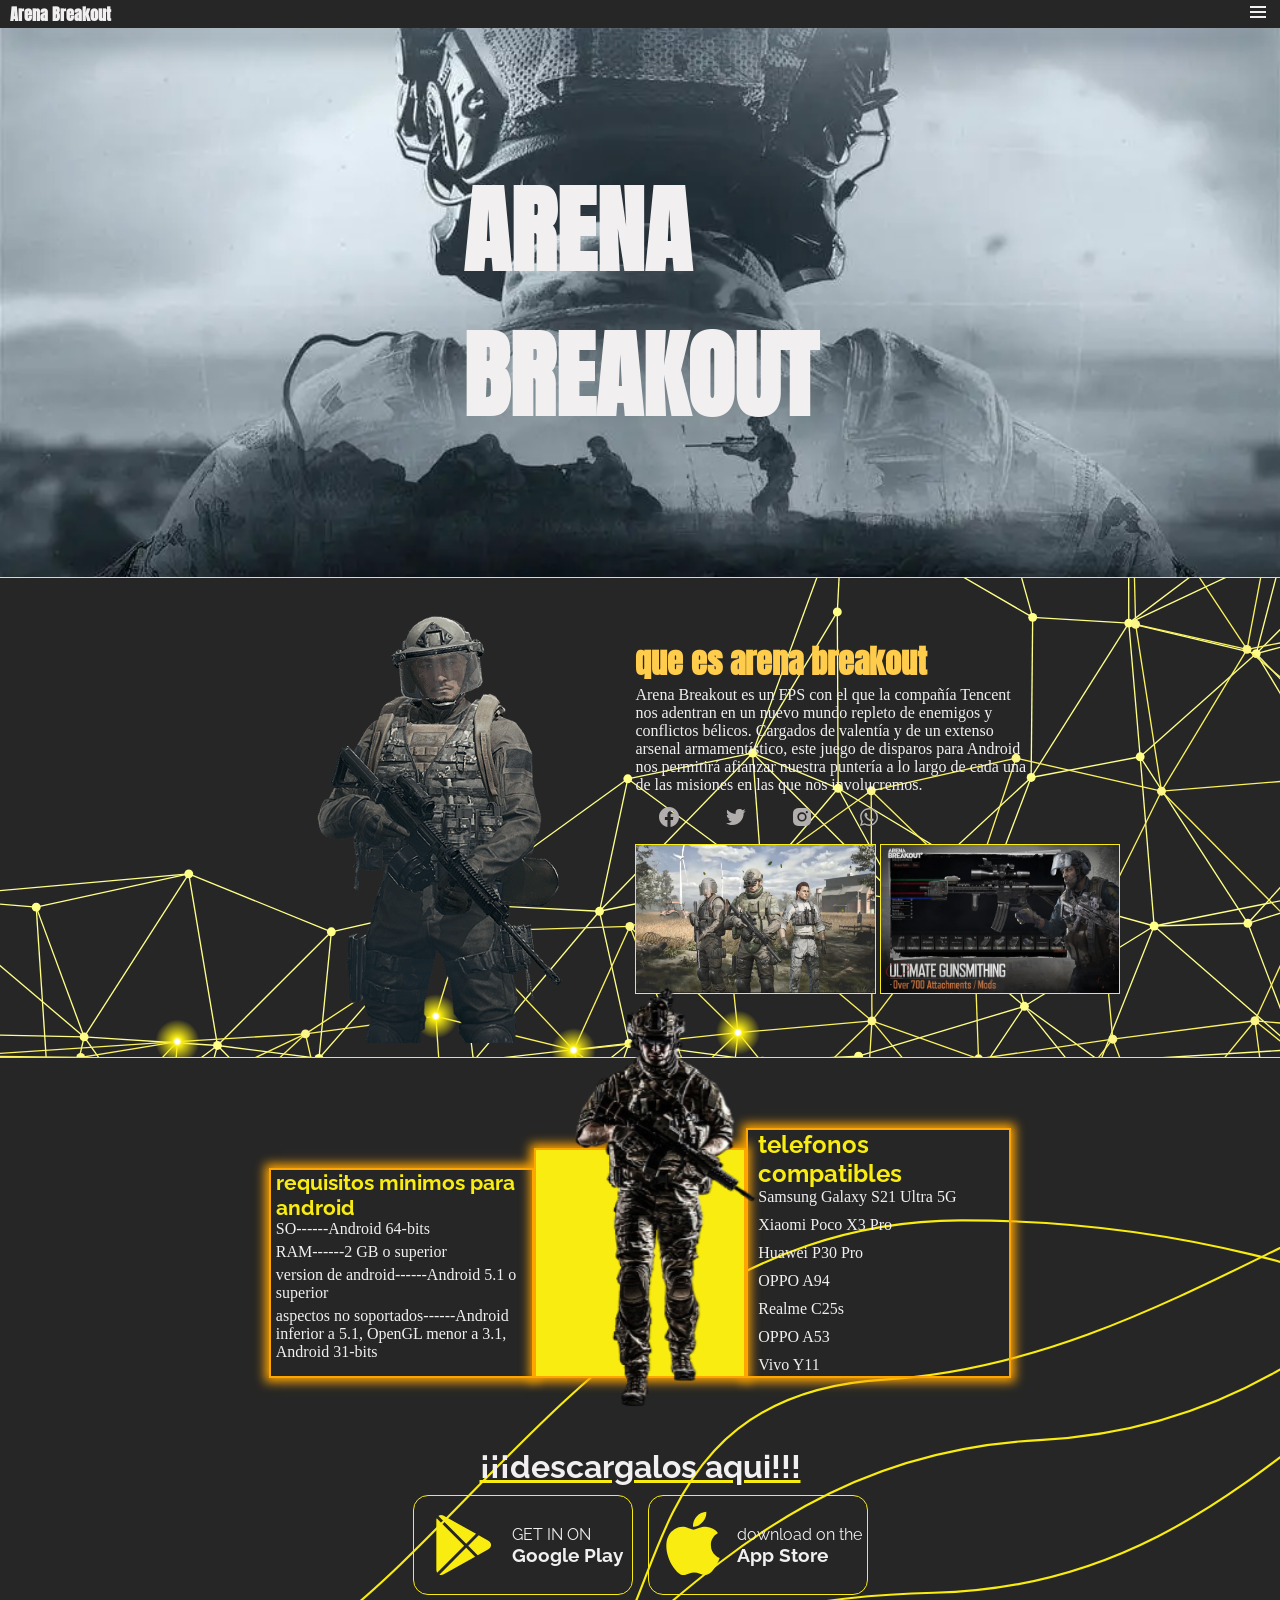
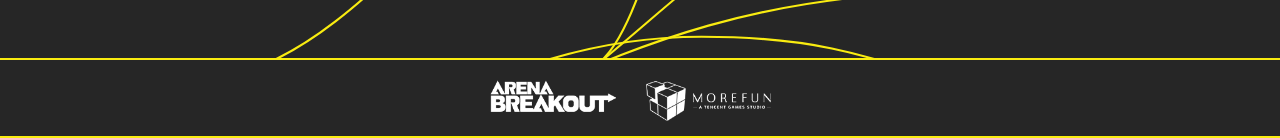
==== app/index.html @ 3bf6b24a "primera parte del trabajo elaboracion del diseño de la pagina para pc y movil termina" ====
<!DOCTYPE html>
<html lang="es">

<head>
    <meta charset="UTF-8">
    <meta name="viewport" content="width=device-width, initial-scale=1.0">
    <title>arena breakout</title>
    <link rel="stylesheet" href="./style.css">
    <link rel="shortcut icon" href="/icon/icono.webp" type="image/x-icon">
</head>

<body>
    <nav>
        <ul id="ul-nav">
            <li><a id="mini-titulo" href="#">Arena Breakout</a></li>
            <li><img src="/svg/menu.svg" alt=""></li>
        </ul>
    </nav>

    <header>
        <div id="contenedor-titulo">
            <h1 id="titulo-header">ARENA<br>BREAKOUT</h1>
        </div>
    </header>
    <main>
        <div id="primera-caja">
            <img id="personaje1" src="/png/R.png" alt="">
            <div id="cajita1">
                <h1 id="titulo-cajita1">que es arena breakout</h1>
                <p id="parrafo-cajita1">Arena Breakout es un FPS con el que la compañía Tencent nos adentran en un nuevo
                    mundo repleto de enemigos y conflictos bélicos. Cargados de valentía y de un extenso arsenal
                    armamentístico, este juego de disparos para Android nos permitirá afianzar nuestra puntería a lo
                    largo de cada una de las misiones en las que nos involucremos.</p>
                <div id="redes-sociales">
                    <a href="https://www.facebook.com/ArenaBreakoutLATAM?mibextid=ZbWKwL ">
                        <img src="/svg/facebook.svg" alt="">
                    </a>

                    <a href="https://twitter.com/Arena__Breakout?t=husQT8a30wUVaGa3_KUnlg&s=09 ">
                        <img src="/svg/twitter.svg" alt="">
                    </a>

                    <a href="https://instagram.com/arenabreakoutid_ins?igshid=MzRlODBiNWFlZA==">
                        <img src="/svg/instagram.svg" alt="">
                    </a>

                    <a href="#">
                        <img src="/svg/whatsapp.svg" alt="">
                    </a>

                </div>
                <div id="cajita1-fotos">
                    <img class="cajita1-fotos-F" src="/img/Arena-Breakout-release-date.jpg" alt="">
                    <img class="cajita1-fotos-F" src="/img/arena-breakout-4.webp" alt="">
                </div>
            </div>
        </div>
        <div id="segunda-caja">
            <div id="contenedor-cards">
                <div id="card1">
                    <h2 id="titulo-card1">requisitos minimos para android</h2>
                    <ul id="ul-card1">
                        <li><a href="#">SO------Android 64-bits</a></li>
                        <li><a href="#">RAM------2 GB o superior</a></li>
                        <li><a href="#">version de android------Android 5.1 o superior</a></li>
                        <li><a href="#">aspectos no soportados------Android inferior a 5.1, OpenGL menor a 3.1, Android
                                31-bits</a></li>
                    </ul>
                </div>
                <div id="card2">
                    <img id="card2-img" src="/png/istockphoto-690203170-170667a-removebg-preview.png" alt="">
                </div>
                <div id="card3">
                    <h2 id="titulo-card3">telefonos compatibles</h2>
                    <ul id="ul-card3">
                        <li><a href="#">Samsung Galaxy S21 Ultra 5G</a></li>
                        <li><a href="#">Xiaomi Poco X3 Pro</a></li>
                        <li><a href="#">Huawei P30 Pro</a></li>
                        <li><a href="#"> OPPO A94</a></li>
                        <li><a href="#">Realme C25s</a></li>
                        <li><a href="#">OPPO A53</a></li>
                        <li><a href="#">Vivo Y11</a></li>
                    </ul>
                </div>
            </div>
            <div id="caja-descargas">
                <h1 id="titulo-descarga">¡¡¡descargalos aqui!!!</h1>
                <div id="card-link">
                    <a class="a-descarga" href="https://play.google.com/store/apps/details?id=com.proximabeta.mf.uamo&pcampaignid=web_share">
                        <img src="/svg/play-store.svg" alt="">
                        <div id="contenedor-descarga1">
                            <P id="parrafo-descarga1">GET IN ON</P>
                            <h3 id="subtitulo-descarga1">Google Play</h3>
                        </div>
                    </a>

                    <a class="a-descarga" href="https://apps.apple.com/us/app/arena-breakout/id1560765304?mt=8">
                        <img src="/svg/app-store.svg" alt="">
                        <div id="contenedor-descarga2">
                            <p id="parrafo-descarga2">download on the</p>
                            <h3 id="subtitulo-descarga2">App Store</h3>
                        </div>
                    </a>
                </div>
            </div>
        </div>
    </main>
    <footer>
        <img src="/png/arenafooter.png" alt="">
    </footer>
</body>

</html>
---- app/style.css ----
@import url('https://fonts.googleapis.com/css2?family=Anton&display=swap');
/* font-family: 'Anton', sans-serif; */

@import url('https://fonts.googleapis.com/css2?family=Raleway:wght@300&display=swap');
/* font-family: 'Raleway', sans-serif; */


* {
    margin: 0;
    padding: 0;
    box-sizing: border-box;
}

/* html{
    background-color: #262626;
} */

body::-webkit-scrollbar {
    width: 5px;
}

body::-webkit-scrollbar-thumb {
    background: #F9EC10;
    border-radius: 8px;
    border: 1px solid black;
}

header {
    width: 100%;
    height: 550px;
    background-image: url('/img/image-6.webp');
    background-position: center;
    background-repeat: no-repeat;
    background-size: cover;
    border-bottom: 1px solid #F9EC10;
}

nav {
    width: 100%;
    box-shadow: rgba(38, 57, 77) 0px 20px 30px -10px;
    position: sticky;
    top: 0;
    background: rgba(38, 38, 38, 1);
    ;
    animation: adjust-nav linear both;
    animation-timeline: scroll();
    animation-range: 0 200px;
}

@keyframes adjust-nav {
    to {
        box-shadow: rgba(38, 57, 77) 0px 20px 30px -10px;
        background-color: transparent;
    }
}

#ul-nav {
    display: flex;
    list-style: none;
    justify-content: space-between;
    align-items: center;
    padding-left: 10px;
    padding-right: 10px;
}

#mini-titulo {
    font-family: 'Anton', sans-serif;
    color: #F1EFEF;
    text-decoration: none;
    font-weight: bold;
}

#contenedor-titulo {
    display: flex;
    justify-content: center;
    align-items: center;
    width: 100%;
    height: 100%;
}

#titulo-header {
    font-size: 6rem;
    font-family: 'Anton', sans-serif;
    font-weight: bold;
    color: #F1EFEF;
}

main {
    width: 100%;
    height: auto;
}

#primera-caja {
    display: flex;
    justify-content: center;
    align-items: center;
    width: 100%;
    height: 480px;
    background-image: url('/svg/fondo.svg');
    background-position: center;
    background-repeat: no-repeat;
    background-size: cover;
    border-bottom: 1px solid #F9EC10;
}

#personaje1 {
    height: 450px;
}

#titulo-cajita1 {
    font-family: 'Anton', sans-serif;
    color: #FFCD4B;
}

#parrafo-cajita1 {
    width: 400px;
    color: #F1EFEF;
}

#redes-sociales {
    display: flex;
    justify-content: space-around;
    align-items: center;
    width: 50%;
    height: 50px;
}

.cajita1-fotos-F {
    /* width: 300px; */
    width: 45%;
    height: 150px;
    border: 1px solid #F9EC10;
}

#segunda-caja {
    width: 100%;
    display: flex;
    flex-direction: column;
    align-items: center;
    justify-content: space-evenly;
    width: 100%;
    height: 600px;
    background-image: url('/svg/fondo2.svg');
    background-position: center;
    background-repeat: no-repeat;
    background-size: cover;
}

#contenedor-cards {
    /* display: flex;
    justify-content: center;
    align-items: flex-end; */
    display: flex;
    justify-content: center;
    align-items: flex-end;
    width: 100%;
}



#card1 {
    width: 20.7%;
    /* width: 250px; */
    height: 210px;
    background-color: transparent;
    box-shadow: 0px 0px 10px 4px rgb(255, 165, 0);
    padding-left: 5px;
    border: 2px solid rgb(255, 165, 0);
}

#titulo-card1 {
    font-size: 1.3rem;
    font-family: 'Raleway', sans-serif;
    color: #F9EC10;
}

#ul-card1 {
    list-style: none;
    display: flex;
    flex-direction: column;
    align-items: flex-start;
    gap: 5px;
}

#ul-card1 a {
    color: #F1EFEF;
    text-decoration: none;
}

#card2 {
    position: relative;
    width: 16.6%;
    /* width: 200px; */
    height: 230px;
    background-color: #F9EC10;
    box-shadow: 0px 0px 10px 4px rgb(255, 165, 0);
    border: 2px solid rgb(255, 165, 0);
}

#card2-img {
    position: relative;
    bottom: 78%;
    right: 10%;
    height: 450px;
}

#card3 {
    width: 20.7%;
    /* width: 250px; */
    height: 250px;
    padding-left: 10px;
    background-color: transparent;
    box-shadow: 0px 0px 10px 4px rgb(255, 165, 0);
    border: 2px solid rgb(255, 165, 0);
}

#ul-card3 {
    list-style: none;
    display: flex;
    flex-direction: column;
    align-items: flex-start;
    gap: 10px;
    width: 100%;
}

#titulo-card3 {
    font-size: 1.5rem;
    font-family: 'Raleway', sans-serif;
    color: #F9EC10;
    width: 100%;
}

#ul-card3 a {
    color: #F1EFEF;
    text-decoration: none;
    width: 100%;
}

#caja-descargas {
    display: flex;
    flex-direction: column;
    align-items: center;
    justify-content: space-between;
    gap: 10px;
    height: 140px;
    color: #F1EFEF;
    font-family: 'Raleway', sans-serif;
    width: 100%;
}

#titulo-descarga {
    text-decoration: underline #F9EC10;
}

#card-link {
    display: flex;
    justify-content: center;
    gap: 15px;
    width: 100%;
    /* width: 500px; */
}

.a-descarga {
    display: flex;
    justify-content: space-evenly;
    align-items: center;
    width: 220px;
    height: 100px;
    border-radius: 15px;
    border: 1.5px solid #F9EC10;
    text-decoration: none;
    color: #F1EFEF;
}

.a-descarga img {
    width: 80px;
}

.a-descarga:hover {
    box-shadow: 0px 0px 10px 4px rgb(255, 165, 0);
}


footer {
    display: flex;
    justify-content: center;
    align-items: center;
    width: 100%;
    height: 80px;
    border-bottom: 2px solid #F9EC10;
    border-top: 2px solid #F9EC10;
    background-color: #262626;
}

footer img {
    width: 300px;
}


@media  (max-width: 925px){
    /* movil de 320px para abajo */

    header{
        height: 350px;
    }

    #titulo-header{
        font-size: 4rem;
    }

    #primera-caja {
        display: flex;
        justify-content: flex-end;
        align-items: center;
        height: 350px;
    }
    #titulo-cajita1 {
        font-size: 1rem;
    }
    #personaje1 {
        width: auto;
        height: 200px;
    }
    #parrafo-cajita1 {
        width: 150px;
        height: 110px;
        font-size: 10px;
        color:#F1EFEF;
        text-align:start;
    }
    #redes-sociales img {
        width: 15px;
    }

    #cajita1{
        display: flex;
        align-items: center;
        flex-direction: column;
    }

    .cajita1-fotos-F {
        width: 48%;
        height: 100px;
    }

    #segunda-caja{
        height: 550px;
    }

    #contenedor-cards{
        display: flex;
        justify-content: center;
        align-items:center;
    }

    #card1{
        width: 30%;
        height: 100%;
    }

    #titulo-card1{
        font-size: 15px;
    }

    #ul-card1{
        height: 100%;
        gap: 0;
    }

    #ul-card1 a{
        font-size: 15px;
    }

    #card2{
        width: 30%;
        height:25%;
        background-image: url('/icon/icono.webp');
        background-position: center;
        background-repeat: no-repeat;
        background-size: cover;
    }

    #card2 img{
        display: none;
        height: 300px;
        bottom: 50%;
        right: 50%;
    }

    #img-movil{
        z-index: 1;
        height: 300px;
        bottom: 50%;
        right: 50%;
    }

    #card3{
        width: 30%;
        height: 100%;
    }

    #titulo-card3{
        font-size: 14px;
    }

    #caja-descargas{
        display: flex;
        flex-direction: column;
        justify-content: space-evenly;
        align-items: center;
    }

    #titulo-descarga{
        font-size: 1.5rem;
    }

    #card-link{
        display: flex;
        justify-content: space-evenly;
    }

    .a-descarga{
        width: 45%;
        height: 50px;
    }

    .a-descarga img{
        width: 30px;
    }

    #parrafo-descarga1{
        font-size: 10px;
    }

    #parrafo-descarga2{
        font-size: 10px;
    }

    footer img {
        width: 150px;
    }

}

@media (min-width: 1850px){
    #personaje1{
        height: 220px;
    }

    #cajita1{
        display: flex;
        flex-direction: column;
        align-items: center;
    }

    #cajita1-fotos{
        width: 100%;
    }

    .cajita1-fotos-F{
        width: 45%;
        height: 80px;
    }

    #titulo-cajita1{
        font-size: 22px;
        width: 140px;
        font-family: 'Raleway', sans-serif;
    }
    #parrafo-cajita1{
        font-size: 10px;
        width: 140px;
    }
}

/* 1235 */


/* 1135 */
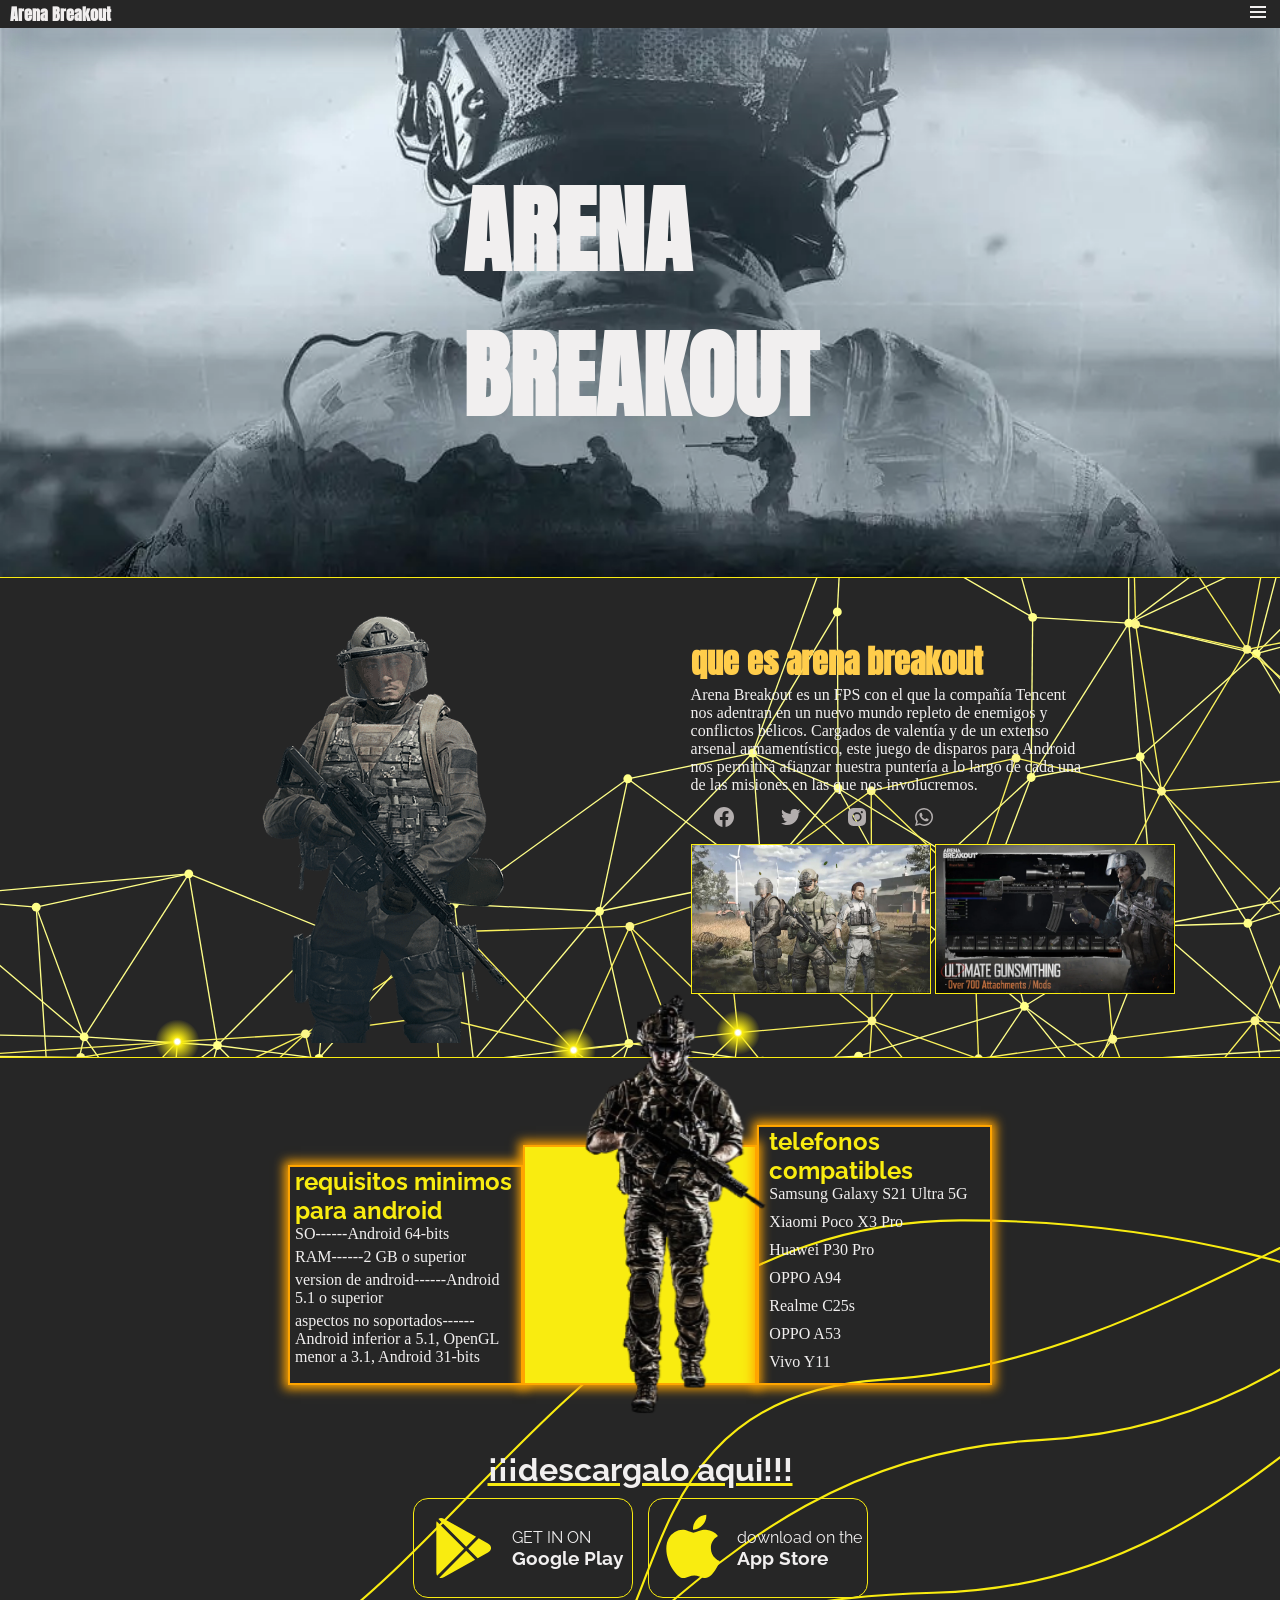
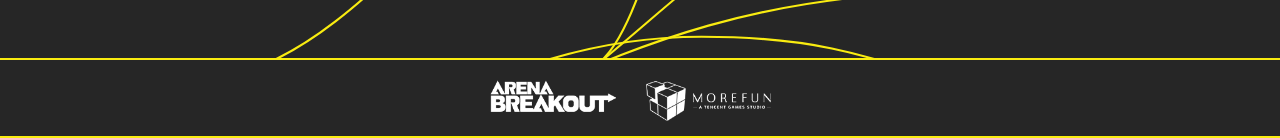
==== commit 7d72c57b: "segundo commmit, se añadio diferentes cards y funciones js" ====
--- a/app/index.html
+++ b/app/index.html
@@ -10,104 +10,792 @@
 </head>
 
 <body>
-    <nav>
-        <ul id="ul-nav">
-            <li><a id="mini-titulo" href="#">Arena Breakout</a></li>
-            <li><img src="/svg/menu.svg" alt=""></li>
-        </ul>
-    </nav>
-
-    <header>
-        <div id="contenedor-titulo">
-            <h1 id="titulo-header">ARENA<br>BREAKOUT</h1>
-        </div>
-    </header>
-    <main>
-        <div id="primera-caja">
-            <img id="personaje1" src="/png/R.png" alt="">
-            <div id="cajita1">
-                <h1 id="titulo-cajita1">que es arena breakout</h1>
-                <p id="parrafo-cajita1">Arena Breakout es un FPS con el que la compañía Tencent nos adentran en un nuevo
-                    mundo repleto de enemigos y conflictos bélicos. Cargados de valentía y de un extenso arsenal
-                    armamentístico, este juego de disparos para Android nos permitirá afianzar nuestra puntería a lo
-                    largo de cada una de las misiones en las que nos involucremos.</p>
-                <div id="redes-sociales">
-                    <a href="https://www.facebook.com/ArenaBreakoutLATAM?mibextid=ZbWKwL ">
-                        <img src="/svg/facebook.svg" alt="">
-                    </a>
-
-                    <a href="https://twitter.com/Arena__Breakout?t=husQT8a30wUVaGa3_KUnlg&s=09 ">
-                        <img src="/svg/twitter.svg" alt="">
-                    </a>
-
-                    <a href="https://instagram.com/arenabreakoutid_ins?igshid=MzRlODBiNWFlZA==">
-                        <img src="/svg/instagram.svg" alt="">
-                    </a>
-
-                    <a href="#">
-                        <img src="/svg/whatsapp.svg" alt="">
-                    </a>
-
-                </div>
-                <div id="cajita1-fotos">
-                    <img class="cajita1-fotos-F" src="/img/Arena-Breakout-release-date.jpg" alt="">
-                    <img class="cajita1-fotos-F" src="/img/arena-breakout-4.webp" alt="">
-                </div>
-            </div>
-        </div>
-        <div id="segunda-caja">
-            <div id="contenedor-cards">
-                <div id="card1">
-                    <h2 id="titulo-card1">requisitos minimos para android</h2>
-                    <ul id="ul-card1">
-                        <li><a href="#">SO------Android 64-bits</a></li>
-                        <li><a href="#">RAM------2 GB o superior</a></li>
-                        <li><a href="#">version de android------Android 5.1 o superior</a></li>
-                        <li><a href="#">aspectos no soportados------Android inferior a 5.1, OpenGL menor a 3.1, Android
-                                31-bits</a></li>
+
+    <div class="blur1 inactive">
+        <div id="caja-blur-icon-titulo">
+            <img class="close" src="/svg/close.svg" alt="">
+            <h1 id="titulo-objetos">plataformas blindadas</h1>
+        </div>
+
+        <div id="caja-objetos">
+            <div class="cards">
+                <img class="objetos-img" src="/iconos-armamentos/plataformas blindadas/chaleco-b1.webp" alt="">
+                <h2 class="subtitulo-objetos">Aparejo blindado pesado Spartan C</h2>
+            </div>
+            <div class="cards">
+                <img class="objetos-img" src="/iconos-armamentos/plataformas blindadas/chaleco-b2.webp" alt="">
+                <h2 class="subtitulo-objetos">926 Plataforma de cofre blindado de seguridad</h2>
+            </div>
+            <div class="cards">
+                <img class="objetos-img" src="/iconos-armamentos/plataformas blindadas/chaleco-b3.webp" alt="">
+                <h2 class="subtitulo-objetos">Equipo de cofre blindado pesado Warrior</h2>
+            </div>
+            <div class="cards">
+                <img class="objetos-img" src="/iconos-armamentos/plataformas blindadas/chaleco-b4.webp" alt="">
+                <h2 class="subtitulo-objetos">Equipo de cofre blindado Centinela 3</h2>
+            </div>
+            <div class="cards">
+                <img class="objetos-img" src="/iconos-armamentos/plataformas blindadas/chaleco-b5.webp" alt="">
+                <h2 class="subtitulo-objetos">Aparejo blindado 6B5</h2>
+            </div>
+            <div class="cards">
+                <img class="objetos-img" src="/iconos-armamentos/plataformas blindadas/chaleco-b6.webp" alt="">
+                <h2 class="subtitulo-objetos">Aparejo blindado TM1</h2>
+            </div>
+            <div class="cards">
+                <img class="objetos-img" src="/iconos-armamentos/plataformas blindadas/chaleco-b7.webp" alt="">
+                <h2 class="subtitulo-objetos">Aparejo blindado TM2</h2>
+            </div>
+            <div class="cards">
+                <img class="objetos-img" src="/iconos-armamentos/plataformas blindadas/chaleco-b8.webp" alt="">
+                <h2 class="subtitulo-objetos">Equipo de cofre blindado Centinela 305</h2>
+            </div>
+            <div class="cards">
+                <img class="objetos-img" src="/iconos-armamentos/plataformas blindadas/chaleco-b9.webp" alt="">
+                <h2 class="subtitulo-objetos">Plataforma blindada H-Tac A8</h2>
+            </div>
+            <div class="cards">
+                <img class="objetos-img" src="/iconos-armamentos/plataformas blindadas/chaleco-b10.webp" alt="">
+                <h2 class="subtitulo-objetos">Plataforma blindada H-Tac A9</h2>
+            </div>
+            <div class="cards">
+                <img class="objetos-img" src="/iconos-armamentos/plataformas blindadas/chaleco-b11.webp" alt="">
+                <h2 class="subtitulo-objetos">Plataforma blindada pesada AVS</h2>
+            </div>
+            <div class="cards">
+                <img class="objetos-img" src="/iconos-armamentos/plataformas blindadas/chaleco-b12.webp" alt="">
+                <h2 class="subtitulo-objetos">Chaleco de combate M1955</h2>
+            </div>
+            <div class="cards">
+                <img class="objetos-img" src="/iconos-armamentos/plataformas blindadas/chaleco-b13.webp" alt="">
+                <h2 class="subtitulo-objetos">Equipo blindado pesado Defender M4</h2>
+            </div>
+            <div class="cards">
+                <img class="objetos-img" src="/iconos-armamentos/plataformas blindadas/chaleco-b14.webp" alt="">
+                <h2 class="subtitulo-objetos">Plataforma blindada de asalto AL</h2>
+            </div>
+            <div class="cards">
+                <img class="objetos-img" src="/iconos-armamentos/plataformas blindadas/chaleco-b15.webp" alt="">
+                <h2 class="subtitulo-objetos">Plataforma blindada táctica AL</h2>
+            </div>
+            <div class="cards">
+                <img class="objetos-img" src="/iconos-armamentos/plataformas blindadas/chaleco-b16.webp" alt="">
+                <h2 class="subtitulo-objetos">Equipo blindado AL Commander</h2>
+            </div>
+            <div class="cards">
+                <img class="objetos-img" src="/iconos-armamentos/plataformas blindadas/chaleco-b17.webp" alt="">
+                <h2 class="subtitulo-objetos">Aparejo blindado 6B02</h2>
+            </div>
+            <div class="cards">
+                <img class="objetos-img" src="/iconos-armamentos/plataformas blindadas/chaleco-b18.webp" alt="">
+                <h2 class="subtitulo-objetos">Aparejo de cofre de milicia</h2>
+            </div>
+        </div>
+    </div>
+
+    <div class="blur2 inactive">
+        <div id="caja-blur-icon-titulo">
+            <img id="close2" src="/svg/close.svg" alt="">
+            <h1 id="titulo-objetos">APARTAMENTOS DE PECHO</h1>
+        </div>
+        <div id="caja-objetos">
+            <div class="cards">
+                <img class="objetos-img" src="/iconos-armamentos/pecho/pecho1.webp" alt="">
+                <h2 class="subtitulo-objetos">chaleco de caza</h2>
+            </div>
+            <div class="cards">
+                <img class="objetos-img" src="/iconos-armamentos/pecho/pecho2.webp" alt="">
+                <h2 class="subtitulo-objetos">Plataforma de pecho de infantería BH</h2>
+            </div>
+            <div class="cards">
+                <img class="objetos-img" src="/iconos-armamentos/pecho/pecho3.webp" alt="">
+                <h2 class="subtitulo-objetos">Plataforma de pecho BH2</h2>
+            </div>
+            <div class="cards">
+                <img class="objetos-img" src="/iconos-armamentos/pecho/pecho4.webp" alt="">
+                <h2 class="subtitulo-objetos">Plataforma de pecho Stormtrooper tipo 2</h2>
+            </div>
+            <div class="cards">
+                <img class="objetos-img" src="/iconos-armamentos/pecho/pecho5.webp" alt="">
+                <h2 class="subtitulo-objetos">Plataforma de pecho táctica B6</h2>
+            </div>
+            <div class="cards">
+                <img class="objetos-img" src="/iconos-armamentos/pecho/pecho6.webp" alt="">
+                <h2 class="subtitulo-objetos">926 Chaleco de cazador</h2>
+            </div>
+            <div class="cards">
+                <img class="objetos-img" src="/iconos-armamentos/pecho/pecho7.webp" alt="">
+                <h2 class="subtitulo-objetos">Plataforma de pecho táctica B4</h2>
+            </div>
+            <div class="cards">
+                <img class="objetos-img" src="/iconos-armamentos/pecho/pecho8.webp" alt="">
+                <h2 class="subtitulo-objetos">Plataforma de pecho simple RAP</h2>
+            </div>
+            <div class="cards">
+                <img class="objetos-img" src="/iconos-armamentos/pecho/pecho9.webp" alt="">
+                <h2 class="subtitulo-objetos">Equipo de pecho FA Commander</h2>
+            </div>
+            <div class="cards">
+                <img class="objetos-img" src="/iconos-armamentos/pecho/pecho10.webp" alt="">
+                <h2 class="subtitulo-objetos">Plataforma de pecho multiusos FA</h2>
+            </div>
+            <div class="cards">
+                <img class="objetos-img" src="/iconos-armamentos/pecho/pecho11.webp" alt="">
+                <h2 class="subtitulo-objetos">Plataforma de pecho universal B3</h2>
+            </div>
+            <div class="cards">
+                <img class="objetos-img" src="/iconos-armamentos/pecho/pecho12.webp" alt="">
+                <h2 class="subtitulo-objetos">Equipo de pecho táctico Stormtrooper tipo 3</h2>
+            </div>
+            <div class="cards">
+                <img class="objetos-img" src="/iconos-armamentos/pecho/pecho13.webp" alt="">
+                <h2 class="subtitulo-objetos">Equipo de pecho táctico Stormtrooper tipo 4</h2>
+            </div>
+            <div class="cards">
+                <img class="objetos-img" src="/iconos-armamentos/pecho/pecho14.webp" alt="">
+                <h2 class="subtitulo-objetos">Equipo de pecho de campo premium 926</h2>
+            </div>
+            <div class="cards">
+                <img class="objetos-img" src="/iconos-armamentos/pecho/pecho15.webp" alt="">
+                <h2 class="subtitulo-objetos">Chaleco táctico de servicio</h2>
+            </div>
+            <div class="cards">
+                <img class="objetos-img" src="/iconos-armamentos/pecho/pecho16.webp" alt="">
+                <h2 class="subtitulo-objetos">Chaleco de moto punk</h2>
+            </div>
+            <div class="cards">
+                <img class="objetos-img" src="/iconos-armamentos/pecho/pecho17.webp" alt="">
+                <h2 class="subtitulo-objetos">Chaleco motero de cuero</h2>
+            </div>
+            <div class="cards">
+                <img class="objetos-img" src="/iconos-armamentos/pecho/pecho18.webp" alt="">
+                <h2 class="subtitulo-objetos">Plataforma de pecho 926 Night Owl</h2>
+            </div>
+            <div class="cards">
+                <img class="objetos-img" src="/iconos-armamentos/pecho/pecho19.webp" alt="">
+                <h2 class="subtitulo-objetos">Plataforma de pecho Stormtrooper tipo 4C TacCom</h2>
+            </div>
+            <div class="cards">
+                <img class="objetos-img" src="/iconos-armamentos/pecho/pecho20.webp" alt="">
+                <h2 class="subtitulo-objetos">Plataforma de pecho de escolta B3</h2>
+            </div>
+            <div class="cards">
+                <img class="objetos-img" src="/iconos-armamentos/pecho/pecho21.webp" alt="">
+                <h2 class="subtitulo-objetos">Equipo de pecho táctico B3</h2>
+            </div>
+        </div>
+    </div>
+
+    <div class="blur3 inactive" >
+            <div id="caja-blur-icon-titulo">
+                <img id="close3" src="/svg/close.svg" alt="">
+                <h1 id="titulo-objetos">mascarillas</h1>
+            </div>
+            <div id="caja-objetos-3">
+                <div class="cards">
+                    <img class="objetos-img" src="/iconos-armamentos/mascaras/mascara1.webp" alt="">
+                    <h2 class="subtitulo-objetos">Máscara antibalas universal DK5</h2>
+                </div>
+                <div class="cards">
+                    <img class="objetos-img" src="/iconos-armamentos/mascaras/mascara2.webp" alt="">
+                    <h2 class="subtitulo-objetos">Máscara balística de seguridad DK6
+                    </h2>
+                </div>
+                <div class="cards">
+                    <img class="objetos-img" src="/iconos-armamentos/mascaras/mascara3.webp" alt="">
+                    <h2 class="subtitulo-objetos">Mascarilla antibalas DK7 Premium</h2>
+                </div>
+                <div class="cards">
+                    <img class="objetos-img" src="/iconos-armamentos/mascaras/mascara4.webp" alt="">
+                    <h2 class="subtitulo-objetos">Mascarilla antibalas DK7 Premium</h2>
+                </div>
+                <div class="cards">
+                    <img class="objetos-img" src="/iconos-armamentos/mascaras/mascara5.webp" alt="">
+                    <h2 class="subtitulo-objetos">Mascarilla SH60</h2>
+                </div>
+                <div class="cards">
+                    <img class="objetos-img" src="/iconos-armamentos/mascaras/mascara6.webp" alt="">
+                    <h2 class="subtitulo-objetos">Mascarilla SH Matzka</h2>
+                </div>
+                <div class="cards">
+                    <img class="objetos-img" src="/iconos-armamentos/mascaras/mascara7.webp" alt="">
+                    <h2 class="subtitulo-objetos">Máscara de explosión 6BNT</h2>
+                </div>
+                <div class="cards">
+                    <img class="objetos-img" src="/iconos-armamentos/mascaras/mascara8.webp" alt="">
+                    <h2 class="subtitulo-objetos">SH65 Mascarilla Militar A</h2>
+                </div>
+                <div class="cards">
+                    <img class="objetos-img" src="/iconos-armamentos/mascaras/mascara9.webp" alt="">
+                    <h2 class=" subtitulo-objetos">Mascarilla antibalas universal SH</h2>
+                </div>
+                <div class="cards">
+                    <img class="objetos-img" src="/iconos-armamentos/mascaras/mascara10.webp" alt="">
+                    <h2 class="subtitulo-objetos">Máscara de las Fuerzas Especiales RST</h2>
+                </div>
+                <div class="cards">
+                    <img class="objetos-img" src="/iconos-armamentos/mascaras/mascara11.webp" alt="">
+                    <h2 class="subtitulo-objetos">AN95 Mascarilla militar a prueba de balas
+                    </h2>
+                </div>
+            </div>
+    </div>
+
+    <div class="blur4 inactive">
+        <div id="caja-blur-icon-titulo">
+            <img id="close4" src="/svg/close.svg" alt="">
+            <h1 id="titulo-objetos">audifonos</h1>
+        </div>
+        <div id="caja-objetos-4">
+            <div class="cards">
+                <img class="objetos-img" src="/iconos-armamentos/audifonos/audifono1.webp" alt="">
+                <h2 class="subtitulo-objetos">Auriculares tácticos Com1</h2>
+            </div>
+            <div class="cards">
+                <img class="objetos-img" src="/iconos-armamentos/audifonos/audifono2.webp" alt="">
+                <h2 class="subtitulo-objetos">Auriculares tácticos M32
+                </h2>
+            </div>
+            <div class="cards">
+                <img class="objetos-img" src="/iconos-armamentos/audifonos/audifono3.webp" alt="">
+                <h2 class="subtitulo-objetos">Auriculares tácticos Z038</h2>
+            </div>
+            <div class="cards">
+                <img class="objetos-img" src="/iconos-armamentos/audifonos/audifono4.webp" alt="">
+                <h2 class="subtitulo-objetos">Auriculares tácticos GS2</h2>
+            </div>
+            <div class="cards">
+                <img class="objetos-img" src="/iconos-armamentos/audifonos/audifono5.webp" alt="">
+                <h2 class="subtitulo-objetos">Comandante A Auriculares tácticos</h2>
+            </div>
+        </div>
+    </div>
+
+    <div class="blur5 inactive">
+        <div id="caja-blur-icon-titulo">
+            <img id="close5" src="/svg/close.svg" alt="">
+            <h1 id="titulo-objetos">chalecos blindados</h1>
+        </div>
+        <div id="caja-objetos">
+            <div class="cards">
+                <img class="objetos-img" src="/iconos-armamentos/chalecos/blindado1.webp" alt="">
+                <h2 class="subtitulo-objetos">220 chaleco antibalas</h2>
+            </div>
+            <div class="cards">
+                <img class="objetos-img" src="/iconos-armamentos/chalecos/blindado2.webp" alt="">
+                <h2 class="subtitulo-objetos">Chaleco antibalas SEK Fortress
+                </h2>
+            </div>
+            <div class="cards">
+                <img class="objetos-img" src="/iconos-armamentos/chalecos/blindado3.webp" alt="">
+                <h2 class="subtitulo-objetos">Chaleco antibalas táctico H-LC
+                </h2>
+            </div>
+            <div class="cards">
+                <img class="objetos-img" src="/iconos-armamentos/chalecos/blindado4.webp" alt="">
+                <h2 class="subtitulo-objetos">Armadura pesada Marshal
+                </h2>
+            </div>
+            <div class="cards">
+                <img class="objetos-img" src="/iconos-armamentos/chalecos/blindado5.webp" alt="">
+                <h2 class="subtitulo-objetos">Chaleco antibalas H-Tac SWAT
+                </h2>
+            </div>
+            <div class="cards">
+                <img class="objetos-img" src="/iconos-armamentos/chalecos/blindado6.webp" alt="">
+                <h2 class="subtitulo-objetos">Chaleco antibalas KN Regulation</h2>
+            </div>
+            <div class="cards">
+                <img class="objetos-img" src="/iconos-armamentos/chalecos/blindado7.webp" alt="">
+                <h2 class="subtitulo-objetos">Chaleco antibalas ligero H-LC
+                </h2>
+            </div>
+            <div class="cards">
+                <img class="objetos-img" src="/iconos-armamentos/chalecos/blindado8.webp" alt="">
+                <h2 class="subtitulo-objetos">Chaleco antibalas pesado BT6</h2>
+            </div>
+            <div class="cards">
+                <img class="objetos-img" src="/iconos-armamentos/chalecos/blindado9.webp" alt="">
+                <h2 class="subtitulo-objetos">BT101 Chaleco antibalas táctico</h2>
+            </div>
+            <div class="cards">
+                <img class="objetos-img" src="/iconos-armamentos/chalecos/blindado10.webp" alt="">
+                <h2 class="subtitulo-objetos">Armadura SWAT estándar</h2>
+            </div>
+            <div class="cards">
+                <img class="objetos-img" src="/iconos-armamentos/chalecos/blindado11.webp" alt="">
+                <h2 class="subtitulo-objetos">6B23 Chaleco antibalas</h2>
+            </div>
+            <div class="cards">
+                <img class="objetos-img" src="/iconos-armamentos/chalecos/blindado12.webp" alt="">
+                <h2 class="subtitulo-objetos">Armadura corporal estándar IMTV Samurai</h2>
+            </div>
+            <div class="cards">
+                <img class="objetos-img" src="/iconos-armamentos/chalecos/blindado13.webp" alt="">
+                <h2 class="subtitulo-objetos">Armadura ofensiva IMTV Samurai</h2>
+            </div>
+            <div class="cards">
+                <img class="objetos-img" src="/iconos-armamentos/chalecos/blindado14.webp" alt="">
+                <h2 class="subtitulo-objetos">Armadura corporal de protección completa IMTV Samurai</h2>
+            </div>
+            <div class="cards">
+                <img class="objetos-img" src="/iconos-armamentos/chalecos/blindado15.webp" alt="">
+                <h2 class="subtitulo-objetos">926 Chaleco antibalas compuesto</h2>
+            </div>
+            <div class="cards">
+                <img class="objetos-img" src="/iconos-armamentos/chalecos/blindado16.webp" alt="">
+                <h2 class="subtitulo-objetos">Chaleco antibalas Spartan B</h2>
+            </div>
+            <div class="cards">
+                <img class="objetos-img" src="/iconos-armamentos/chalecos/blindado17.webp" alt="">
+                <h2 class="subtitulo-objetos">Chaleco antibalas de seguridad antiguo</h2>
+            </div>
+            <div class="cards">
+                <img class="objetos-img" src="/iconos-armamentos/chalecos/blindado18.webp" alt="">
+                <h2 class="subtitulo-objetos">Servochaleco antibalas pesado Defender M4</h2>
+            </div>
+            <div class="cards">
+                <img class="objetos-img" src="/iconos-armamentos/chalecos/blindado19.webp" alt="">
+                <h2 class="subtitulo-objetos">Chaleco antibalas retro</h2>
+            </div>
+            <div class="cards">
+                <img class="objetos-img" src="/iconos-armamentos/chalecos/blindado20.webp" alt="">
+                <h2 class="subtitulo-objetos">Armadura pesada Defender L4 (camuflaje de oficial)</h2>
+            </div>
+            <div class="cards">
+                <img class="objetos-img" src="/iconos-armamentos/chalecos/blindado21.webp" alt="">
+                <h2 class="subtitulo-objetos">Chaleco antibalas de seguridad
+                </h2>
+            </div>
+            <div class="cards">
+                <img class="objetos-img" src="/iconos-armamentos/chalecos/blindado22.webp" alt="">
+                <h2 class="subtitulo-objetos">6B13 Chaleco antibalas</h2>
+            </div>
+            <div class="cards">
+                <img class="objetos-img" src="/iconos-armamentos/chalecos/blindado23.webp" alt="">
+                <h2 class="subtitulo-objetos">Chaleco antibalas de asalto KN</h2>
+            </div>
+            <div class="cards">
+                <img class="objetos-img" src="/iconos-armamentos/chalecos/blindado24.webp" alt="">
+                <h2 class="subtitulo-objetos">Chaleco antibalas compuesto KN</h2>
+            </div>
+            <div class="cards">
+                <img class="objetos-img" src="/iconos-armamentos/chalecos/blindado25.webp" alt="">
+                <h2 class="subtitulo-objetos">6B45 Chaleco antibalas pesado</h2>
+            </div>
+            <div class="cards">
+                <img class="objetos-img" src="/iconos-armamentos/chalecos/blindado26.webp" alt="">
+                <h2 class="subtitulo-objetos">Chaleco antibalas PCA350</h2>
+            </div>
+            <div class="cards">
+                <img class="objetos-img" src="/iconos-armamentos/chalecos/blindado27.webp" alt="">
+                <h2 class="subtitulo-objetos">Chaleco antibalas IND401</h2>
+            </div>
+            <div class="cards">
+                <img class="objetos-img" src="/iconos-armamentos/chalecos/blindado28.webp" alt="">
+                <h2 class="subtitulo-objetos">Armadura pectoral retro a prueba de balas Sapper</h2>
+            </div>
+            <div class="cards">
+                <img class="objetos-img" src="/iconos-armamentos/chalecos/blindado29.webp" alt="">
+                <h2 class="subtitulo-objetos">chaleco antibalas de infanteria retro</h2>
+            </div>
+            <div class="cards">
+                <img class="objetos-img" src="/iconos-armamentos/chalecos/blindado30.webp" alt="">
+                <h2 class="subtitulo-objetos">BT201 armadura de cuerpo entero</h2>
+            </div>
+        </div>
+    </div>
+
+    <div class="blur6 inactive">
+        <div id="caja-blur-icon-titulo">
+            <img id="close6" src="/svg/close.svg" alt="">
+            <h1 id="titulo-objetos">chalecos blindados</h1>
+        </div>
+        <div id="caja-objetos">
+            <div class="cards">
+                <img class="objetos-img" src="/iconos-armamentos/cascos/casco1.webp" alt="">
+                <h2 class="subtitulo-objetos">Casco antidisturbios de seguridad</h2>
+            </div>
+            <div class="cards">
+                <img class="objetos-img" src="/iconos-armamentos/cascos/casco2.webp" alt="">
+                <h2 class="subtitulo-objetos">Casco de aviador
+                </h2>
+            </div>
+            <div class="cards">
+                <img class="objetos-img" src="/iconos-armamentos/cascos/casco3.webp" alt="">
+                <h2 class="subtitulo-objetos">Casco PAS2
+                </h2>
+            </div>
+            <div class="cards">
+                <img class="objetos-img" src="/iconos-armamentos/cascos/casco4.webp" alt="">
+                <h2 class="subtitulo-objetos">Casco táctico F80
+                </h2>
+            </div>
+            <div class="cards">
+                <img class="objetos-img" src="/iconos-armamentos/cascos/casco5.webp" alt="">
+                <h2 class="subtitulo-objetos">Casco 6BNT
+                </h2>
+            </div>
+            <div class="cards">
+                <img class="objetos-img" src="/iconos-armamentos/cascos/casco6.webp" alt="">
+                <h2 class="subtitulo-objetos">Casco ofensivo HG84</h2>
+            </div>
+            <div class="cards">
+                <img class="objetos-img" src="/iconos-armamentos/cascos/casco7.webp" alt="">
+                <h2 class="subtitulo-objetos">Casco 6B4
+                </h2>
+            </div>
+            <div class="cards">
+                <img class="objetos-img" src="/iconos-armamentos/cascos/casco8.webp" alt="">
+                <h2 class="subtitulo-objetos">Casco DOD9 Blast</h2>
+            </div>
+            <div class="cards">
+                <img class="objetos-img" src="/iconos-armamentos/cascos/casco9.webp" alt="">
+                <h2 class="subtitulo-objetos">Casco táctico F70</h2>
+            </div>
+            <div class="cards">
+                <img class="objetos-img" src="/iconos-armamentos/cascos/casco10.webp" alt="">
+                <h2 class="subtitulo-objetos">Casco táctico de asalto FA</h2>
+            </div>
+            <div class="cards">
+                <img class="objetos-img" src="/iconos-armamentos/cascos/casco11.webp" alt="">
+                <h2 class="subtitulo-objetos">Casco táctico pesado IND50</h2>
+            </div>
+            <div class="cards">
+                <img class="objetos-img" src="/iconos-armamentos/cascos/casco12.webp" alt="">
+                <h2 class="subtitulo-objetos">Casco táctico IND</h2>
+            </div>
+            <div class="cards">
+                <img class="objetos-img" src="/iconos-armamentos/cascos/casco13.webp" alt="">
+                <h2 class="subtitulo-objetos">Casco militar SH18</h2>
+            </div>
+            <div class="cards">
+                <img class="objetos-img" src="/iconos-armamentos/cascos/casco14.webp" alt="">
+                <h2 class="subtitulo-objetos">Casco táctico pesado AS200</h2>
+            </div>
+            <div class="cards">
+                <img class="objetos-img" src="/iconos-armamentos/cascos/casco15.webp" alt="">
+                <h2 class="subtitulo-objetos">Casco de seguridad</h2>
+            </div>
+            <div class="cards">
+                <img class="objetos-img" src="/iconos-armamentos/cascos/casco16.webp" alt="">
+                <h2 class="subtitulo-objetos">Casco 6B5</h2>
+            </div>
+            <div class="cards">
+                <img class="objetos-img" src="/iconos-armamentos/cascos/casco17.webp" alt="">
+                <h2 class="subtitulo-objetos">Casco PAS Estándar</h2>
+            </div>
+            <div class="cards">
+                <img class="objetos-img" src="/iconos-armamentos/cascos/casco18.webp" alt="">
+                <h2 class="subtitulo-objetos">Casco táctico KSS</h2>
+            </div>
+            <div class="cards">
+                <img class="objetos-img" src="/iconos-armamentos/cascos/casco19.webp" alt="">
+                <h2 class="subtitulo-objetos">Casco de moto</h2>
+            </div>
+            <div class="cards">
+                <img class="objetos-img" src="/iconos-armamentos/cascos/casco20.webp" alt="">
+                <h2 class="subtitulo-objetos">Tapa protectora del camión cisterna</h2>
+            </div>
+            <div class="cards">
+                <img class="objetos-img" src="/iconos-armamentos/cascos/casco21.webp" alt="">
+                <h2 class="subtitulo-objetos">Casco retro de acero
+                </h2>
+            </div>
+            <div class="cards">
+                <img class="objetos-img" src="/iconos-armamentos/cascos/casco22.webp" alt="">
+                <h2 class="subtitulo-objetos">Casco militar SH12</h2>
+            </div>
+            <div class="cards">
+                <img class="objetos-img" src="/iconos-armamentos/cascos/casco23.webp" alt="">
+                <h2 class="subtitulo-objetos">Casco militar SH40</h2>
+            </div>
+            <div class="cards">
+                <img class="objetos-img" src="/iconos-armamentos/cascos/casco24.webp" alt="">
+                <h2 class="subtitulo-objetos">Casco táctico KSS2</h2>
+            </div>
+            <div class="cards">
+                <img class="objetos-img" src="/iconos-armamentos/cascos/casco25.webp" alt="">
+                <h2 class="subtitulo-objetos">Casco IND200</h2>
+            </div>
+            <div class="cards">
+                <img class="objetos-img" src="/iconos-armamentos/cascos/casco26.webp" alt="">
+                <h2 class="subtitulo-objetos">03 Casco táctico pesado</h2>
+            </div>
+            <div class="cards">
+                <img class="objetos-img" src="/iconos-armamentos/cascos/casco27.webp" alt="">
+                <h2 class="subtitulo-objetos">Casco táctico pesado RSP</h2>
+            </div>
+            <div class="cards">
+                <img class="objetos-img" src="/iconos-armamentos/cascos/casco28.webp" alt="">
+                <h2 class="subtitulo-objetos">Casco militar SH50</h2>
+            </div>
+            <div class="cards">
+                <img class="objetos-img" src="/iconos-armamentos/cascos/casco29.webp" alt="">
+                <h2 class="subtitulo-objetos">Casco SH Matzka 2</h2>
+            </div>
+            <div class="cards">
+                <img class="objetos-img" src="/iconos-armamentos/cascos/casco30.webp" alt="">
+                <h2 class="subtitulo-objetos">6B4 Casco Escuadrón Camuflaje</h2>
+            </div>
+            <div class="cards">
+                <img class="objetos-img" src="/iconos-armamentos/cascos/casco31.webp" alt="">
+                <h2 class="subtitulo-objetos">Casco de seguridad ligero</h2>
+            </div>
+            <div class="cards">
+                <img class="objetos-img" src="/iconos-armamentos/cascos/casco32.webp" alt="">
+                <h2 class="subtitulo-objetos">Casco militar SH65</h2>
+            </div>
+            <div class="cards">
+                <img class="objetos-img" src="/iconos-armamentos/cascos/casco33.webp" alt="">
+                <h2 class="subtitulo-objetos">Casco militar SH60</h2>
+            </div>
+            <div class="cards">
+                <img class="objetos-img" src="/iconos-armamentos/cascos/casco34.webp" alt="">
+                <h2 class="subtitulo-objetos">Casco de las Fuerzas Especiales RST</h2>
+            </div>
+            <div class="cards">
+                <img class="objetos-img" src="/iconos-armamentos/cascos/casco35.webp" alt="">
+                <h2 class="subtitulo-objetos">Casco táctico IND70</h2>
+            </div>
+            <div class="cards">
+                <img class="objetos-img" src="/iconos-armamentos/cascos/casco36.webp" alt="">
+                <h2 class="subtitulo-objetos">Casco AN95 Heavy Blast</h2>
+            </div>
+            <div class="cards">
+                <img class="objetos-img" src="/iconos-armamentos/cascos/casco37.webp" alt="">
+                <h2 class="subtitulo-objetos">Casco de bomberos Kelsey</h2>
+            </div>
+            <div class="cards">
+                <img class="objetos-img" src="/iconos-armamentos/cascos/casco38.webp" alt="">
+                <h2 class="subtitulo-objetos">Casco de helicóptero 56K</h2>
+            </div>
+            <div class="cards">
+                <img class="objetos-img" src="/iconos-armamentos/cascos/casco39.webp" alt="">
+                <h2 class="subtitulo-objetos">Casco militar retro</h2>
+            </div>
+            <div class="cards">
+                <img class="objetos-img" src="/iconos-armamentos/cascos/casco40.webp" alt="">
+                <h2 class="subtitulo-objetos">Casco táctico IND Snow</h2>
+            </div>
+            <div class="cards">
+                <img class="objetos-img" src="/iconos-armamentos/cascos/casco41.webp" alt="">
+                <h2 class="subtitulo-objetos">Casco industrial</h2>
+            </div>
+
+        </div>
+    </div>
+
+    <div class="blur7 inactive">
+        <div id="caja-blur-icon-titulo">
+            <img id="close7" src="/svg/close.svg" alt="">
+            <h1 id="titulo-objetos">objetos tacticos</h1>
+        </div>
+        <div id="caja-objetos-7">
+            <div class="cards">
+                <img class="objetos-img" src="/iconos-armamentos/granadas/granada1.webp" alt="">
+                <h2 class="subtitulo-objetos">Granada de fragmentación M67</h2>
+            </div>
+            <div class="cards">
+                <img class="objetos-img" src="/iconos-armamentos/granadas/granada2.webp" alt="">
+                <h2 class="subtitulo-objetos">Granada de humo M18
+                </h2>
+            </div>
+            <div class="cards">
+                <img class="objetos-img" src="/iconos-armamentos/granadas/granada3.webp" alt="">
+                <h2 class="subtitulo-objetos">Granada aturdidora Z3
+                </h2>
+            </div>
+            <div class="cards">
+                <img class="objetos-img" src="/iconos-armamentos/granadas/granada4.webp" alt="">
+                <h2 class="subtitulo-objetos">Granada aturdidora M84
+                </h2>
+            </div>
+            <div class="cards">
+                <img class="objetos-img" src="/iconos-armamentos/granadas/granada5.webp" alt="">
+                <h2 class="subtitulo-objetos">Bomba molotov
+                </h2>
+            </div>
+            <div class="cards">
+                <img class="objetos-img" src="/iconos-armamentos/granadas/granada6.webp" alt="">
+                <h2 class="subtitulo-objetos">Señuelo X5</h2>
+            </div>
+            <div class="cards">
+                <img class="objetos-img" src="/iconos-armamentos/granadas/granada7.webp" alt="">
+                <h2 class="subtitulo-objetos">Gas lacrimógeno GLI-F4
+                </h2>
+            </div>
+            <div class="cards">
+                <img class="objetos-img" src="/iconos-armamentos/granadas/granada8.webp" alt="">
+                <h2 class="subtitulo-objetos">Granada ofensiva GHO 2</h2>
+            </div>
+            <div class="cards">
+                <img class="objetos-img" src="/iconos-armamentos/granadas/granada9.webp" alt="">
+                <h2 class="subtitulo-objetos">Granada de fragmentación Mk 2</h2>
+            </div>
+            <div class="cards">
+                <img class="objetos-img" src="/iconos-armamentos/granadas/granada10.webp" alt="">
+                <h2 class="subtitulo-objetos">Granada de choque T-13</h2>
+            </div>
+        </div>
+    </div>
+
+    <div id="pagina-principal" class="">
+        <nav>
+            <ul id="ul-nav">
+                <li><a id="mini-titulo" href="#">Arena Breakout</a></li>
+                <li><img class="menu" src="/svg/menu.svg" alt=""></li>
+
+                <div class="contenedor-menu inactive">
+                    <h1 id="titulo-principal-menu">Arsenal</h1>
+                    <ul id="ul-menu">
+                        <li id="boton-chaleco-b">
+                            <a href="#">
+                                <img src="/png/chaleco-B.webp" alt="">
+                                <h6>equipo blindado</h6>
+                            </a>
+                        </li>
+
+                        <li id="boton-chaleco">
+                            <a href="#">
+                                <img src="/png/chaleco.webp" alt="">
+                                <h6> equipo no blindado</h6>
+                            </a>
+                        </li>
+
+                        <li id="boton-mascara">
+                            <a href="#">
+                                <img src="/png/mascarilla.webp" alt="">
+                                <h6>mascara</h6>
+                            </a>
+                        </li>
+
+                        <li id="boton-audifonos">
+                            <a href="#">
+                                <img src="/png/auricular.webp" alt="">
+                                <h6> auriculares</h6>
+                            </a>
+                        </li>
+                        <li id="boton-armadura-corporal">
+                            <a href="#">
+                                <img src="/png/blindaje.webp" alt="">
+                                <h6>armadura corporal</h6>
+                            </a>
+                        </li>
+                        <li id="boton-cascos">
+                            <a href="#">
+                                <img src="/png/casco.webp" alt="">
+                                <h6>cascos</h6>
+                            </a>
+                        </li>
+                        <li id="boton-granadas">
+                            <a href="#">
+                                <img src="/png/granada.webp" alt="">
+                                <h6>objetos tacticos</h6>
+                            </a>
+                        </li>
                     </ul>
                 </div>
-                <div id="card2">
-                    <img id="card2-img" src="/png/istockphoto-690203170-170667a-removebg-preview.png" alt="">
-                </div>
-                <div id="card3">
-                    <h2 id="titulo-card3">telefonos compatibles</h2>
-                    <ul id="ul-card3">
-                        <li><a href="#">Samsung Galaxy S21 Ultra 5G</a></li>
-                        <li><a href="#">Xiaomi Poco X3 Pro</a></li>
-                        <li><a href="#">Huawei P30 Pro</a></li>
-                        <li><a href="#"> OPPO A94</a></li>
-                        <li><a href="#">Realme C25s</a></li>
-                        <li><a href="#">OPPO A53</a></li>
-                        <li><a href="#">Vivo Y11</a></li>
-                    </ul>
-                </div>
-            </div>
-            <div id="caja-descargas">
-                <h1 id="titulo-descarga">¡¡¡descargalos aqui!!!</h1>
-                <div id="card-link">
-                    <a class="a-descarga" href="https://play.google.com/store/apps/details?id=com.proximabeta.mf.uamo&pcampaignid=web_share">
-                        <img src="/svg/play-store.svg" alt="">
-                        <div id="contenedor-descarga1">
-                            <P id="parrafo-descarga1">GET IN ON</P>
-                            <h3 id="subtitulo-descarga1">Google Play</h3>
-                        </div>
-                    </a>
-
-                    <a class="a-descarga" href="https://apps.apple.com/us/app/arena-breakout/id1560765304?mt=8">
-                        <img src="/svg/app-store.svg" alt="">
-                        <div id="contenedor-descarga2">
-                            <p id="parrafo-descarga2">download on the</p>
-                            <h3 id="subtitulo-descarga2">App Store</h3>
-                        </div>
-                    </a>
-                </div>
-            </div>
-        </div>
-    </main>
+            </ul>
+        </nav>
+        <header>
+            <div id="contenedor-titulo">
+                <h1 id="titulo-header">ARENA<br>BREAKOUT</h1>
+            </div>
+        </header>
+        <main>
+            <div id="primera-caja">
+                <img id="personaje1" src="/png/R.png" alt="">
+                <div id="cajita1">
+                    <h1 id="titulo-cajita1">que es arena breakout</h1>
+                    <p id="parrafo-cajita1">Arena Breakout es un FPS con el que la compañía Tencent nos adentran en un
+                        nuevo
+                        mundo repleto de enemigos y conflictos bélicos. Cargados de valentía y de un extenso arsenal
+                        armamentístico, este juego de disparos para Android nos permitirá afianzar nuestra puntería a lo
+                        largo de cada una de las misiones en las que nos involucremos.</p>
+                    <div id="redes-sociales">
+                        <a href="https://www.facebook.com/ArenaBreakoutLATAM?mibextid=ZbWKwL ">
+                            <img src="/svg/facebook.svg" alt="">
+                        </a>
+
+                        <a href="https://twitter.com/Arena__Breakout?t=husQT8a30wUVaGa3_KUnlg&s=09 ">
+                            <img src="/svg/twitter.svg" alt="">
+                        </a>
+
+                        <a href="https://instagram.com/arenabreakoutid_ins?igshid=MzRlODBiNWFlZA==">
+                            <img src="/svg/instagram.svg" alt="">
+                        </a>
+
+                        <a href="#">
+                            <img src="/svg/whatsapp.svg" alt="">
+                        </a>
+
+                    </div>
+                    <div id="cajita1-fotos">
+                        <img class="cajita1-fotos-F" src="/img/Arena-Breakout-release-date.jpg" alt="">
+                        <img class="cajita1-fotos-F" src="/img/arena-breakout-4.webp" alt="">
+                    </div>
+                </div>
+            </div>
+            <div id="segunda-caja">
+                <div id="contenedor-cards">
+                    <div id="card1">
+                        <h2 id="titulo-card1">requisitos minimos para android</h2>
+                        <ul id="ul-card1">
+                            <li><a class="aaa" href="#">SO------Android 64-bits</a></li>
+                            <li><a class="aaa" href="#">RAM------2 GB o superior</a></li>
+                            <li><a class="aaa" href="#">version de android------Android 5.1 o superior</a></li>
+                            <li><a class="aaa" href="#">aspectos no soportados------Android inferior a 5.1, OpenGL menor
+                                    a 3.1,
+                                    Android
+                                    31-bits</a></li>
+                        </ul>
+                    </div>
+                    <div id="card2">
+                        <img id="card2-img" src="/png/istockphoto-690203170-170667a-removebg-preview.png" alt="">
+                    </div>
+                    <div id="card3">
+                        <h2 id="titulo-card3">telefonos compatibles</h2>
+                        <ul id="ul-card3">
+                            <li><a class="aaa" href="#">Samsung Galaxy S21 Ultra 5G</a></li>
+                            <li><a class="aaa" href="#">Xiaomi Poco X3 Pro</a></li>
+                            <li><a class="aaa" href="#">Huawei P30 Pro</a></li>
+                            <li><a class="aaa" href="#"> OPPO A94</a></li>
+                            <li><a class="aaa" href="#">Realme C25s</a></li>
+                            <li><a class="aaa" href="#">OPPO A53</a></li>
+                            <li><a class="aaa" href="#">Vivo Y11</a></li>
+                        </ul>
+                    </div>
+                </div>
+                <div id="caja-descargas">
+                    <h1 id="titulo-descarga">¡¡¡descargalo aqui!!!</h1>
+                    <div id="card-link">
+                        <a class="a-descarga"
+                            href="https://play.google.com/store/apps/details?id=com.proximabeta.mf.uamo&pcampaignid=web_share">
+                            <img src="/svg/play-store.svg" alt="">
+                            <div id="contenedor-descarga1">
+                                <P id="parrafo-descarga1">GET IN ON</P>
+                                <h3 id="subtitulo-descarga1">Google Play</h3>
+                            </div>
+                        </a>
+
+                        <a class="a-descarga" href="https://apps.apple.com/us/app/arena-breakout/id1560765304?mt=8">
+                            <img src="/svg/app-store.svg" alt="">
+                            <div id="contenedor-descarga2">
+                                <p id="parrafo-descarga2">download on the</p>
+                                <h3 id="subtitulo-descarga2">App Store</h3>
+                            </div>
+                        </a>
+                    </div>
+                </div>
+            </div>
+        </main>
+    </div>
     <footer>
         <img src="/png/arenafooter.png" alt="">
     </footer>
+
+    <script src="./script.js"></script>
 </body>
 
 </html>
--- a/app/style.css
+++ b/app/style.css
@@ -11,9 +11,10 @@
     box-sizing: border-box;
 }
 
-/* html{
-    background-color: #262626;
-} */
+body{
+    height: 100%;
+    width: 100%;
+}
 
 body::-webkit-scrollbar {
     width: 5px;
@@ -41,7 +42,6 @@
     position: sticky;
     top: 0;
     background: rgba(38, 38, 38, 1);
-    ;
     animation: adjust-nav linear both;
     animation-timeline: scroll();
     animation-range: 0 200px;
@@ -54,6 +54,71 @@
     }
 }
 
+/* este es el contenedor de los objetos menu  */
+
+.contenedor-menu {
+    position: absolute;
+    top: 28px;
+    right: 0;
+    display: flex;
+    flex-direction: column;
+    justify-content: center;
+    align-items: center;
+    width: 300px;
+    height: 700px;
+    border-radius: 10px 0 0 10px;
+    border: 1px solid #F9EC10;
+    background-image: url('/svg/fondo2.svg');
+    background-repeat: no-repeat;
+    background-position: center;
+    background-size: cover;
+    z-index: 1;
+}
+
+#titulo-principal-menu {
+    color: #F9EC10;
+}
+
+#ul-menu {
+    display: flex;
+    flex-direction: column;
+    justify-content: center;
+    gap: 5px;
+    height: 95%;
+    list-style: none;
+    text-align: center;
+    cursor: pointer;
+}
+
+#ul-menu li {
+    border: 1px solid #F9EC10;
+    width: 100%;
+    height: 85px;
+    padding: 0 5px 0 5px;
+}
+
+#ul-menu li a {
+    display: flex;
+    justify-content: flex-start;
+    align-items: center;
+    text-decoration: none;
+    gap: 15px;
+}
+
+#ul-menu li:hover {
+    box-shadow: 0px 0px 10px 4px rgb(255, 165, 0);
+}
+
+#ul-menu li a img {
+    width: 80px;
+    height: 80px;
+}
+
+#ul-menu li a h6 {
+    font-size: 1rem;
+    color: #F1EFEF;
+}
+
 #ul-nav {
     display: flex;
     list-style: none;
@@ -63,12 +128,273 @@
     padding-right: 10px;
 }
 
+.menu {
+    cursor: pointer;
+}
+
 #mini-titulo {
     font-family: 'Anton', sans-serif;
     color: #F1EFEF;
     text-decoration: none;
     font-weight: bold;
 }
+
+/* este es el apartado de los chalecos */
+
+.blur1 {
+    position: absolute;
+    width: 100%;
+    height: max-content;
+    display: flex;
+    flex-direction: column;
+    /* justify-content: space-evenly; */
+    align-items: center;
+    background-image: url('/svg/fondo2.svg');
+    background-repeat: no-repeat;
+    background-position: center;
+    background-size: cover;
+    text-align: center;
+}
+.blur2 {
+    position: absolute;
+    width: 100%;
+    height: max-content;
+    display: flex;
+    flex-direction: column;
+    /* justify-content: space-evenly; */
+    align-items: center;
+    background-image: url('/svg/fondo2.svg');
+    background-repeat: no-repeat;
+    background-position: center;
+    background-size: cover;
+    text-align: center;
+}
+
+.blur3 {
+    position: absolute;
+    width: 100%;
+    height: max-content;
+    display: flex;
+    flex-direction: column;
+    /* justify-content: space-evenly; */
+    align-items: center;
+    background-image: url('/svg/fondo2.svg');
+    background-repeat: no-repeat;
+    background-position: center;
+    background-size: cover;
+    text-align: center;
+}
+
+#caja-objetos-3 {
+    display: grid;
+    /* grid-template-columns: auto  auto auto auto auto auto; */
+    grid-template-columns: repeat(auto-fit,
+            minmax(200px, 1fr 1fr));
+    gap: 15px;
+    justify-content: space-around;
+    width: 90%;
+    /* height: 100%; */
+    background: #fafafa10;
+    backdrop-filter: blur(0.4rem);
+    -webkit-backdrop-filter: blur(0.4rem);
+    box-shadow: 0px 0px 10px 4px rgb(255, 165, 0);
+    margin: 18px;
+    border-radius: 10px;
+}
+
+.blur4 {
+    position: absolute;
+    width: 100%;
+    height:max-content;
+    display: flex;
+    flex-direction: column;
+    /* justify-content: space-evenly; */
+    align-items: center;
+    background-image: url('/svg/fondo2.svg');
+    background-repeat: no-repeat;
+    background-position: center;
+    background-size: cover;
+    text-align: center;
+}
+
+#caja-objetos-4 {
+    display: grid;
+    /* grid-template-columns: auto  auto auto auto auto auto; */
+    grid-template-columns: repeat(auto-fit,
+            minmax(200px, 1fr 1fr));
+    gap: 15px;
+    justify-content: space-around;
+    width: 90%;
+    height: 100%;
+    background: #fafafa10;
+    backdrop-filter: blur(0.4rem);
+    -webkit-backdrop-filter: blur(0.4rem);
+    box-shadow: 0px 0px 10px 4px rgb(255, 165, 0);
+    margin: 18px;
+    border-radius: 10px;
+}
+
+.blur5 {
+    position: absolute;
+    width: 100%;
+    height: max-content;
+    display: flex;
+    flex-direction: column;
+    /* justify-content: space-evenly; */
+    align-items: center;
+    background-image: url('/svg/fondo2.svg');
+    background-repeat: no-repeat;
+    background-position: center;
+    background-size: cover;
+    text-align: center;
+}
+
+.blur6 {
+    position: absolute;
+    width: 100%;
+    height: max-content;
+    display: flex;
+    flex-direction: column;
+    /* justify-content: space-evenly; */
+    align-items: center;
+    background-image: url('/svg/fondo2.svg');
+    background-repeat: no-repeat;
+    background-position: center;
+    background-size: cover;
+    text-align: center;
+}
+
+.blur7 {
+    position: absolute;
+    width: 100%;
+    height: max-content;
+    display: flex;
+    flex-direction: column;
+    /* justify-content: space-evenly; */
+    align-items: center;
+    background-image: url('/svg/fondo2.svg');
+    background-repeat: no-repeat;
+    background-position: center;
+    background-size: cover;
+    text-align: center;
+}
+
+#caja-objetos-7 {
+    display: grid;
+    /* grid-template-columns: auto  auto auto auto auto auto; */
+    grid-template-columns: repeat(auto-fit,
+            minmax(200px, 1fr 1fr));
+    gap: 15px;
+    justify-content: space-around;
+    width: 90%;
+    background: #fafafa10;
+    backdrop-filter: blur(0.4rem);
+    -webkit-backdrop-filter: blur(0.4rem);
+    box-shadow: 0px 0px 10px 4px rgb(255, 165, 0);
+    margin: 18px;
+    border-radius: 10px;
+}
+
+#caja-blur-icon-titulo {
+    padding-top: 2px;
+}
+
+#caja-blur-icon-titulo img {
+    cursor: pointer;
+}
+
+#titulo-objetos {
+    color: #F9EC10;
+    font-family: 'Raleway', sans-serif;
+}
+
+#caja-objetos-3 {
+    display: grid;
+    /* grid-template-columns: auto  auto auto auto auto auto; */
+    grid-template-columns: repeat(auto-fit,
+            minmax(200px, 1fr));
+    gap: 15px;
+    justify-content: space-around;
+    width: 90%;
+    background: #fafafa10;
+    backdrop-filter: blur(0.4rem);
+    -webkit-backdrop-filter: blur(0.4rem);
+    box-shadow: 0px 0px 10px 4px rgb(255, 165, 0);
+    margin: 18px;
+    border-radius: 10px;
+}
+
+.cards {
+    display: flex;
+    flex-direction: column;
+    justify-content: center;
+    align-items: center;
+    /* width: 145px;
+height: 180px; */
+    margin: 15px;
+    box-shadow: 0px 0px 10px 4px rgb(255, 165, 0);
+    text-align: center;
+    border-radius: 10px;
+}
+
+.subtitulo-objetos {
+    margin: 10px;
+    font-size: 1rem;
+    color: #F1EFEF;
+    font-family: 'Raleway', sans-serif;
+}
+
+
+#caja-blur-icon-titulo{
+    padding-top: 2px;
+}
+
+#caja-blur-icon-titulo img{
+    cursor: pointer;
+}
+
+#titulo-objetos {
+    color: #F9EC10;
+    font-family: 'Raleway', sans-serif;
+}
+
+#caja-objetos {
+    display: grid;
+    /* grid-template-columns: auto  auto auto auto auto auto; */
+    grid-template-columns: repeat(auto-fit,
+            minmax(200px, 1fr));
+    gap: 15px;
+    justify-content: space-around;
+    width: 90%;
+    background: #fafafa10;
+    backdrop-filter: blur(0.4rem);
+    -webkit-backdrop-filter: blur(0.4rem);
+    box-shadow: 0px 0px 10px 4px rgb(255, 165, 0);
+    margin: 18px;
+    border-radius: 10px;
+}
+
+.cards {
+    display: flex;
+    flex-direction: column;
+    justify-content: center;
+    align-items: center;
+    /* width: 145px;
+    height: 180px; */
+    margin: 15px;
+    box-shadow: 0px 0px 10px 4px rgb(255, 165, 0);
+    text-align: center;
+    border-radius: 10px;
+}
+
+.subtitulo-objetos {
+    margin: 10px;
+    font-size: 1rem;
+    color: #F1EFEF;
+    font-family: 'Raleway', sans-serif;
+}
+
+/* aqui comienza el contenedor del titulo arena breakout */
 
 #contenedor-titulo {
     display: flex;
@@ -92,7 +418,7 @@
 
 #primera-caja {
     display: flex;
-    justify-content: center;
+    justify-content: space-around;
     align-items: center;
     width: 100%;
     height: 480px;
@@ -150,18 +476,18 @@
     /* display: flex;
     justify-content: center;
     align-items: flex-end; */
-    display: flex;
-    justify-content: center;
-    align-items: flex-end;
-    width: 100%;
+    display: grid;
+    grid-template-columns: repeat(auto-fit,
+            minmax(50px, 1fr));
+            align-items: end;
+            justify-content: center;
+    width: 55%;
 }
 
 
 
 #card1 {
-    width: 20.7%;
-    /* width: 250px; */
-    height: 210px;
+    height: 220px;
     background-color: transparent;
     box-shadow: 0px 0px 10px 4px rgb(255, 165, 0);
     padding-left: 5px;
@@ -169,7 +495,7 @@
 }
 
 #titulo-card1 {
-    font-size: 1.3rem;
+    font-size: 1.5rem;
     font-family: 'Raleway', sans-serif;
     color: #F9EC10;
 }
@@ -182,32 +508,29 @@
     gap: 5px;
 }
 
-#ul-card1 a {
+#ul-card1 li a {
     color: #F1EFEF;
     text-decoration: none;
+    font-size: 16px;
 }
 
 #card2 {
-    position: relative;
-    width: 16.6%;
-    /* width: 200px; */
-    height: 230px;
+    height: 240px;
     background-color: #F9EC10;
     box-shadow: 0px 0px 10px 4px rgb(255, 165, 0);
     border: 2px solid rgb(255, 165, 0);
+
 }
 
 #card2-img {
     position: relative;
-    bottom: 78%;
-    right: 10%;
+    bottom: 70%;
     height: 450px;
+    left: calc(50% 200px);
 }
 
 #card3 {
-    width: 20.7%;
-    /* width: 250px; */
-    height: 250px;
+    height: 260px;
     padding-left: 10px;
     background-color: transparent;
     box-shadow: 0px 0px 10px 4px rgb(255, 165, 0);
@@ -234,6 +557,7 @@
     color: #F1EFEF;
     text-decoration: none;
     width: 100%;
+    font-size: 16px;
 }
 
 #caja-descargas {
@@ -296,15 +620,26 @@
     width: 300px;
 }
 
-
-@media  (max-width: 925px){
+.inactive {
+    display: none;
+}
+
+
+@media (max-width: 925px) {
     /* movil de 320px para abajo */
-
     header{
         height: 350px;
     }
 
-    #titulo-header{
+    #blur4-M{
+        height: max-content;
+    }
+
+    #caja-objetos-4{
+        margin: 0;
+    }
+
+    #titulo-header {
         font-size: 4rem;
     }
 
@@ -314,25 +649,30 @@
         align-items: center;
         height: 350px;
     }
+
     #titulo-cajita1 {
         font-size: 1rem;
     }
+
     #personaje1 {
         width: auto;
         height: 200px;
     }
+
     #parrafo-cajita1 {
-        width: 150px;
-        height: 110px;
+        width: 160px;
+        height: 120px;
         font-size: 10px;
-        color:#F1EFEF;
-        text-align:start;
-    }
+        color: #F1EFEF;
+        text-align: start;
+        padding-right: 8px;
+    }
+
     #redes-sociales img {
         width: 15px;
     }
 
-    #cajita1{
+    #cajita1 {
         display: flex;
         align-items: center;
         flex-direction: column;
@@ -343,96 +683,92 @@
         height: 100px;
     }
 
-    #segunda-caja{
+    #segunda-caja {
         height: 550px;
     }
 
-    #contenedor-cards{
+    #contenedor-cards {
+        width: 100%;
         display: flex;
         justify-content: center;
-        align-items:center;
-    }
-
-    #card1{
-        width: 30%;
-        height: 100%;
+        align-items: center;
+    }
+
+    #card1 {
+        width: 300px;
+        height: max-content;
     }
 
     #titulo-card1{
-        font-size: 15px;
-    }
-
-    #ul-card1{
+        font-size: 1rem;
+    }
+
+
+    #ul-card1 {
         height: 100%;
         gap: 0;
     }
 
-    #ul-card1 a{
-        font-size: 15px;
-    }
-
-    #card2{
-        width: 30%;
-        height:25%;
-        background-image: url('/icon/icono.webp');
-        background-position: center;
-        background-repeat: no-repeat;
-        background-size: cover;
-    }
-
-    #card2 img{
+    #ul-card1 a {
+        font-size: 10px;
+    }
+
+    #card2 {
+        display: none;
+    }
+
+    #card2 img {
         display: none;
         height: 300px;
         bottom: 50%;
         right: 50%;
     }
 
-    #img-movil{
-        z-index: 1;
+    #img-movil {
         height: 300px;
         bottom: 50%;
         right: 50%;
     }
 
-    #card3{
-        width: 30%;
+    #card3 {
+        width:300px;
         height: 100%;
     }
 
     #titulo-card3{
-        font-size: 14px;
-    }
-
-    #caja-descargas{
+        font-size: 1rem;
+    }
+
+    #caja-descargas {
         display: flex;
         flex-direction: column;
         justify-content: space-evenly;
         align-items: center;
     }
 
-    #titulo-descarga{
+    #titulo-descarga {
         font-size: 1.5rem;
     }
 
-    #card-link{
+    #card-link {
         display: flex;
         justify-content: space-evenly;
     }
 
-    .a-descarga{
+    .a-descarga {
         width: 45%;
         height: 50px;
     }
 
-    .a-descarga img{
+    .a-descarga img {
         width: 30px;
     }
 
-    #parrafo-descarga1{
+    #parrafo-descarga1 {
         font-size: 10px;
     }
 
-    #parrafo-descarga2{
+    #parrafo-descarga2 {
         font-size: 10px;
     }
 
@@ -442,38 +778,57 @@
 
 }
 
-@media (min-width: 1850px){
-    #personaje1{
+/* @media (max-width: 320px) {
+    #personaje1 {
         height: 220px;
     }
 
-    #cajita1{
+    #cajita1 {
         display: flex;
         flex-direction: column;
         align-items: center;
     }
 
-    #cajita1-fotos{
+    #cajita1-fotos {
         width: 100%;
     }
 
-    .cajita1-fotos-F{
+    .cajita1-fotos-F {
         width: 45%;
         height: 80px;
     }
 
-    #titulo-cajita1{
+    #titulo-cajita1 {
         font-size: 22px;
         width: 140px;
         font-family: 'Raleway', sans-serif;
     }
-    #parrafo-cajita1{
+
+    #parrafo-cajita1 {
         font-size: 10px;
         width: 140px;
     }
-}
+
+    #titulo-card1{
+        font-size: 1rem;
+    }
+
+    #titulo-card3{
+        font-size: 1rem;
+    }
+
+    #card2{
+        width: 200px;
+    }
+
+.aaa{
+    font-size: 10px;
+    color: #F9EC10;
+}
+} */
 
 /* 1235 */
 
 
-/* 1135 */+/* 1135 */
+/* 1850px */
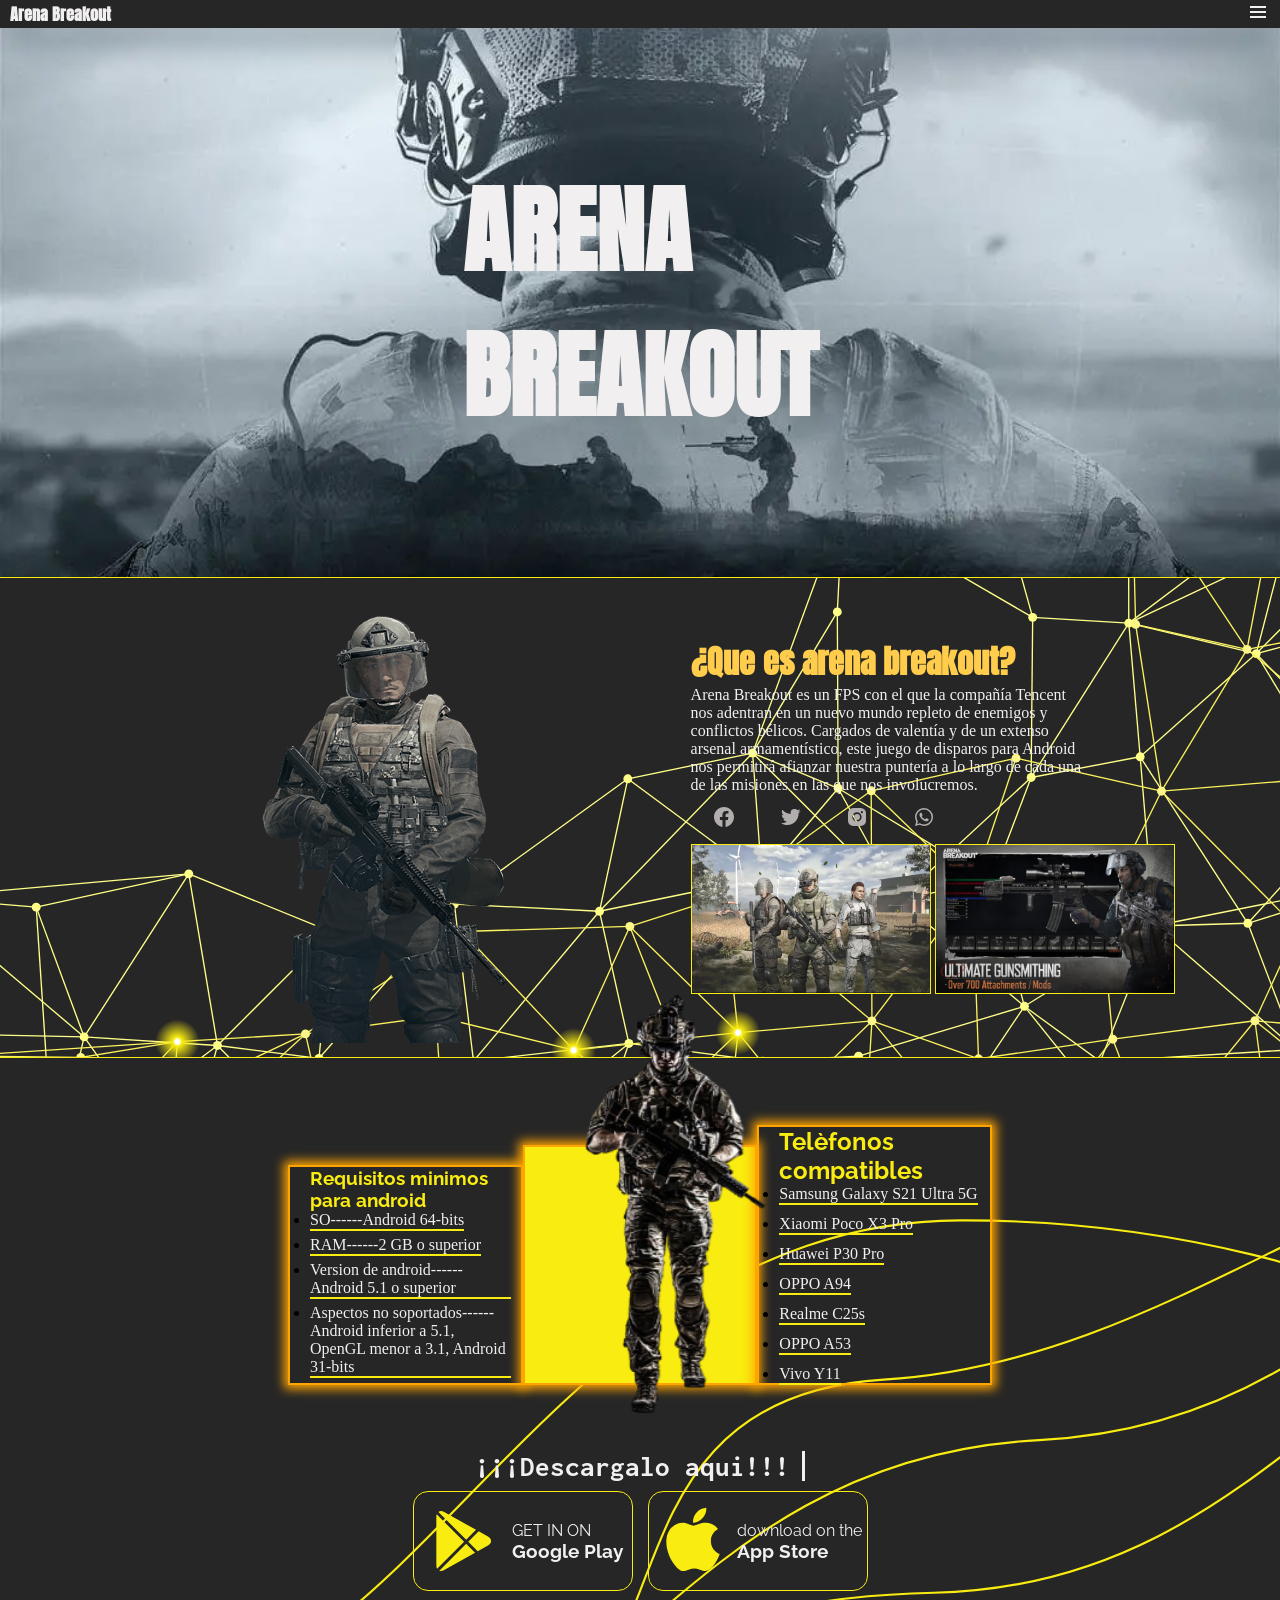
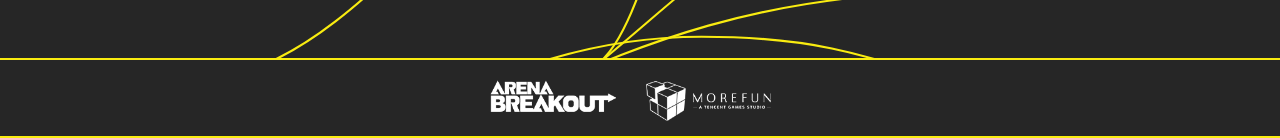
==== commit 427234fc: "parte del menu y sus funciones js terminadas" ====
--- a/app/index.html
+++ b/app/index.html
@@ -11,81 +11,113 @@
 
 <body>
 
-    <div class="blur1 inactive">
+    <div class="blur inactive" id="blur1">
+
+        <!-- <section class="caja-de-cards inactive">
+            <div class="cards-de-caja">
+                <img id="close-card1" class="close-cards1" src="/svg/close.svg" alt="">
+                <img src="/iconos-armamentos/plataformas blindadas/chaleco-b1.webp" alt="">
+                <h1>Aparejo blindado pesado Spartan C</h1>
+                <p>El chaleco antibalas militar de la serie de plataformas blindadas Spartan del 926. Un chaleco antibalas
+                    pesado, proporciona la máxima defensa y es adecuado para cualquier tipo de combate.</p>
+            </div>
+        </section> -->
+
         <div id="caja-blur-icon-titulo">
             <img class="close" src="/svg/close.svg" alt="">
             <h1 id="titulo-objetos">plataformas blindadas</h1>
         </div>
 
         <div id="caja-objetos">
-            <div class="cards">
-                <img class="objetos-img" src="/iconos-armamentos/plataformas blindadas/chaleco-b1.webp" alt="">
-                <h2 class="subtitulo-objetos">Aparejo blindado pesado Spartan C</h2>
-            </div>
-            <div class="cards">
-                <img class="objetos-img" src="/iconos-armamentos/plataformas blindadas/chaleco-b2.webp" alt="">
-                <h2 class="subtitulo-objetos">926 Plataforma de cofre blindado de seguridad</h2>
-            </div>
+            <div id="cards-pecho-B" class="cards">
+                <a target="_blank" href="./cards/card1.html">
+                    <img class="objetos-img" src="/iconos-armamentos/plataformas blindadas/chaleco-b1.webp" alt="">
+                    <h2 class="subtitulo-objetos">Aparejo blindado pesado Spartan C</h2>
+                </a>
+            </div>
+
+            <div class="cards">
+                <a target="_blank" href="">
+                    <img class="objetos-img" src="/iconos-armamentos/plataformas blindadas/chaleco-b2.webp" alt="">
+                    <h2 class="subtitulo-objetos">926 Plataforma de cofre blindado de seguridad</h2>
+                </a>
+            </div>
+
             <div class="cards">
                 <img class="objetos-img" src="/iconos-armamentos/plataformas blindadas/chaleco-b3.webp" alt="">
                 <h2 class="subtitulo-objetos">Equipo de cofre blindado pesado Warrior</h2>
             </div>
+
             <div class="cards">
                 <img class="objetos-img" src="/iconos-armamentos/plataformas blindadas/chaleco-b4.webp" alt="">
                 <h2 class="subtitulo-objetos">Equipo de cofre blindado Centinela 3</h2>
             </div>
+
             <div class="cards">
                 <img class="objetos-img" src="/iconos-armamentos/plataformas blindadas/chaleco-b5.webp" alt="">
                 <h2 class="subtitulo-objetos">Aparejo blindado 6B5</h2>
             </div>
+
             <div class="cards">
                 <img class="objetos-img" src="/iconos-armamentos/plataformas blindadas/chaleco-b6.webp" alt="">
                 <h2 class="subtitulo-objetos">Aparejo blindado TM1</h2>
             </div>
+
             <div class="cards">
                 <img class="objetos-img" src="/iconos-armamentos/plataformas blindadas/chaleco-b7.webp" alt="">
                 <h2 class="subtitulo-objetos">Aparejo blindado TM2</h2>
             </div>
+
             <div class="cards">
                 <img class="objetos-img" src="/iconos-armamentos/plataformas blindadas/chaleco-b8.webp" alt="">
                 <h2 class="subtitulo-objetos">Equipo de cofre blindado Centinela 305</h2>
             </div>
+
             <div class="cards">
                 <img class="objetos-img" src="/iconos-armamentos/plataformas blindadas/chaleco-b9.webp" alt="">
                 <h2 class="subtitulo-objetos">Plataforma blindada H-Tac A8</h2>
             </div>
+
             <div class="cards">
                 <img class="objetos-img" src="/iconos-armamentos/plataformas blindadas/chaleco-b10.webp" alt="">
                 <h2 class="subtitulo-objetos">Plataforma blindada H-Tac A9</h2>
             </div>
+
             <div class="cards">
                 <img class="objetos-img" src="/iconos-armamentos/plataformas blindadas/chaleco-b11.webp" alt="">
                 <h2 class="subtitulo-objetos">Plataforma blindada pesada AVS</h2>
             </div>
+
             <div class="cards">
                 <img class="objetos-img" src="/iconos-armamentos/plataformas blindadas/chaleco-b12.webp" alt="">
                 <h2 class="subtitulo-objetos">Chaleco de combate M1955</h2>
             </div>
+
             <div class="cards">
                 <img class="objetos-img" src="/iconos-armamentos/plataformas blindadas/chaleco-b13.webp" alt="">
                 <h2 class="subtitulo-objetos">Equipo blindado pesado Defender M4</h2>
             </div>
+
             <div class="cards">
                 <img class="objetos-img" src="/iconos-armamentos/plataformas blindadas/chaleco-b14.webp" alt="">
                 <h2 class="subtitulo-objetos">Plataforma blindada de asalto AL</h2>
             </div>
+
             <div class="cards">
                 <img class="objetos-img" src="/iconos-armamentos/plataformas blindadas/chaleco-b15.webp" alt="">
                 <h2 class="subtitulo-objetos">Plataforma blindada táctica AL</h2>
             </div>
+
             <div class="cards">
                 <img class="objetos-img" src="/iconos-armamentos/plataformas blindadas/chaleco-b16.webp" alt="">
                 <h2 class="subtitulo-objetos">Equipo blindado AL Commander</h2>
             </div>
+
             <div class="cards">
                 <img class="objetos-img" src="/iconos-armamentos/plataformas blindadas/chaleco-b17.webp" alt="">
                 <h2 class="subtitulo-objetos">Aparejo blindado 6B02</h2>
             </div>
+
             <div class="cards">
                 <img class="objetos-img" src="/iconos-armamentos/plataformas blindadas/chaleco-b18.webp" alt="">
                 <h2 class="subtitulo-objetos">Aparejo de cofre de milicia</h2>
@@ -93,7 +125,7 @@
         </div>
     </div>
 
-    <div class="blur2 inactive">
+    <div class="blur inactive" id="blur2">
         <div id="caja-blur-icon-titulo">
             <img id="close2" src="/svg/close.svg" alt="">
             <h1 id="titulo-objetos">APARTAMENTOS DE PECHO</h1>
@@ -186,62 +218,62 @@
         </div>
     </div>
 
-    <div class="blur3 inactive" >
-            <div id="caja-blur-icon-titulo">
-                <img id="close3" src="/svg/close.svg" alt="">
-                <h1 id="titulo-objetos">mascarillas</h1>
-            </div>
-            <div id="caja-objetos-3">
-                <div class="cards">
-                    <img class="objetos-img" src="/iconos-armamentos/mascaras/mascara1.webp" alt="">
-                    <h2 class="subtitulo-objetos">Máscara antibalas universal DK5</h2>
-                </div>
-                <div class="cards">
-                    <img class="objetos-img" src="/iconos-armamentos/mascaras/mascara2.webp" alt="">
-                    <h2 class="subtitulo-objetos">Máscara balística de seguridad DK6
-                    </h2>
-                </div>
-                <div class="cards">
-                    <img class="objetos-img" src="/iconos-armamentos/mascaras/mascara3.webp" alt="">
-                    <h2 class="subtitulo-objetos">Mascarilla antibalas DK7 Premium</h2>
-                </div>
-                <div class="cards">
-                    <img class="objetos-img" src="/iconos-armamentos/mascaras/mascara4.webp" alt="">
-                    <h2 class="subtitulo-objetos">Mascarilla antibalas DK7 Premium</h2>
-                </div>
-                <div class="cards">
-                    <img class="objetos-img" src="/iconos-armamentos/mascaras/mascara5.webp" alt="">
-                    <h2 class="subtitulo-objetos">Mascarilla SH60</h2>
-                </div>
-                <div class="cards">
-                    <img class="objetos-img" src="/iconos-armamentos/mascaras/mascara6.webp" alt="">
-                    <h2 class="subtitulo-objetos">Mascarilla SH Matzka</h2>
-                </div>
-                <div class="cards">
-                    <img class="objetos-img" src="/iconos-armamentos/mascaras/mascara7.webp" alt="">
-                    <h2 class="subtitulo-objetos">Máscara de explosión 6BNT</h2>
-                </div>
-                <div class="cards">
-                    <img class="objetos-img" src="/iconos-armamentos/mascaras/mascara8.webp" alt="">
-                    <h2 class="subtitulo-objetos">SH65 Mascarilla Militar A</h2>
-                </div>
-                <div class="cards">
-                    <img class="objetos-img" src="/iconos-armamentos/mascaras/mascara9.webp" alt="">
-                    <h2 class=" subtitulo-objetos">Mascarilla antibalas universal SH</h2>
-                </div>
-                <div class="cards">
-                    <img class="objetos-img" src="/iconos-armamentos/mascaras/mascara10.webp" alt="">
-                    <h2 class="subtitulo-objetos">Máscara de las Fuerzas Especiales RST</h2>
-                </div>
-                <div class="cards">
-                    <img class="objetos-img" src="/iconos-armamentos/mascaras/mascara11.webp" alt="">
-                    <h2 class="subtitulo-objetos">AN95 Mascarilla militar a prueba de balas
-                    </h2>
-                </div>
-            </div>
+    <div class="blur inactive" id="blur3">
+        <div id="caja-blur-icon-titulo">
+            <img id="close3" src="/svg/close.svg" alt="">
+            <h1 id="titulo-objetos">mascarillas</h1>
+        </div>
+        <div id="caja-objetos-3">
+            <div class="cards">
+                <img class="objetos-img" src="/iconos-armamentos/mascaras/mascara1.webp" alt="">
+                <h2 class="subtitulo-objetos">Máscara antibalas universal DK5</h2>
+            </div>
+            <div class="cards">
+                <img class="objetos-img" src="/iconos-armamentos/mascaras/mascara2.webp" alt="">
+                <h2 class="subtitulo-objetos">Máscara balística de seguridad DK6
+                </h2>
+            </div>
+            <div class="cards">
+                <img class="objetos-img" src="/iconos-armamentos/mascaras/mascara3.webp" alt="">
+                <h2 class="subtitulo-objetos">Mascarilla antibalas DK7 Premium</h2>
+            </div>
+            <div class="cards">
+                <img class="objetos-img" src="/iconos-armamentos/mascaras/mascara4.webp" alt="">
+                <h2 class="subtitulo-objetos">Mascarilla antibalas DK7 Premium</h2>
+            </div>
+            <div class="cards">
+                <img class="objetos-img" src="/iconos-armamentos/mascaras/mascara5.webp" alt="">
+                <h2 class="subtitulo-objetos">Mascarilla SH60</h2>
+            </div>
+            <div class="cards">
+                <img class="objetos-img" src="/iconos-armamentos/mascaras/mascara6.webp" alt="">
+                <h2 class="subtitulo-objetos">Mascarilla SH Matzka</h2>
+            </div>
+            <div class="cards">
+                <img class="objetos-img" src="/iconos-armamentos/mascaras/mascara7.webp" alt="">
+                <h2 class="subtitulo-objetos">Máscara de explosión 6BNT</h2>
+            </div>
+            <div class="cards">
+                <img class="objetos-img" src="/iconos-armamentos/mascaras/mascara8.webp" alt="">
+                <h2 class="subtitulo-objetos">SH65 Mascarilla Militar A</h2>
+            </div>
+            <div class="cards">
+                <img class="objetos-img" src="/iconos-armamentos/mascaras/mascara9.webp" alt="">
+                <h2 class=" subtitulo-objetos">Mascarilla antibalas universal SH</h2>
+            </div>
+            <div class="cards">
+                <img class="objetos-img" src="/iconos-armamentos/mascaras/mascara10.webp" alt="">
+                <h2 class="subtitulo-objetos">Máscara de las Fuerzas Especiales RST</h2>
+            </div>
+            <div class="cards">
+                <img class="objetos-img" src="/iconos-armamentos/mascaras/mascara11.webp" alt="">
+                <h2 class="subtitulo-objetos">AN95 Mascarilla militar a prueba de balas
+                </h2>
+            </div>
+        </div>
     </div>
 
-    <div class="blur4 inactive">
+    <div class="blur inactive" id="blur4">
         <div id="caja-blur-icon-titulo">
             <img id="close4" src="/svg/close.svg" alt="">
             <h1 id="titulo-objetos">audifonos</h1>
@@ -271,7 +303,7 @@
         </div>
     </div>
 
-    <div class="blur5 inactive">
+    <div class="blur inactive" id="blur5">
         <div id="caja-blur-icon-titulo">
             <img id="close5" src="/svg/close.svg" alt="">
             <h1 id="titulo-objetos">chalecos blindados</h1>
@@ -406,7 +438,7 @@
         </div>
     </div>
 
-    <div class="blur6 inactive">
+    <div class="blur inactive" id="blur6">
         <div id="caja-blur-icon-titulo">
             <img id="close6" src="/svg/close.svg" alt="">
             <h1 id="titulo-objetos">chalecos blindados</h1>
@@ -586,7 +618,7 @@
         </div>
     </div>
 
-    <div class="blur7 inactive">
+    <div class="blur inactive" id="blur7">
         <div id="caja-blur-icon-titulo">
             <img id="close7" src="/svg/close.svg" alt="">
             <h1 id="titulo-objetos">objetos tacticos</h1>
@@ -646,7 +678,7 @@
                 <li><a id="mini-titulo" href="#">Arena Breakout</a></li>
                 <li><img class="menu" src="/svg/menu.svg" alt=""></li>
 
-                <div class="contenedor-menu inactive">
+                <aside class="contenedor-menu inactive">
                     <h1 id="titulo-principal-menu">Arsenal</h1>
                     <ul id="ul-menu">
                         <li id="boton-chaleco-b">
@@ -695,7 +727,7 @@
                             </a>
                         </li>
                     </ul>
-                </div>
+                </aside>
             </ul>
         </nav>
         <header>
@@ -707,22 +739,22 @@
             <div id="primera-caja">
                 <img id="personaje1" src="/png/R.png" alt="">
                 <div id="cajita1">
-                    <h1 id="titulo-cajita1">que es arena breakout</h1>
+                    <h1 id="titulo-cajita1">¿Que es arena breakout?</h1>
                     <p id="parrafo-cajita1">Arena Breakout es un FPS con el que la compañía Tencent nos adentran en un
                         nuevo
                         mundo repleto de enemigos y conflictos bélicos. Cargados de valentía y de un extenso arsenal
                         armamentístico, este juego de disparos para Android nos permitirá afianzar nuestra puntería a lo
                         largo de cada una de las misiones en las que nos involucremos.</p>
                     <div id="redes-sociales">
-                        <a href="https://www.facebook.com/ArenaBreakoutLATAM?mibextid=ZbWKwL ">
+                        <a target="_blank" href="https://www.facebook.com/ArenaBreakoutLATAM?mibextid=ZbWKwL ">
                             <img src="/svg/facebook.svg" alt="">
                         </a>
 
-                        <a href="https://twitter.com/Arena__Breakout?t=husQT8a30wUVaGa3_KUnlg&s=09 ">
+                        <a target="_blank" href="https://twitter.com/Arena__Breakout?t=husQT8a30wUVaGa3_KUnlg&s=09 ">
                             <img src="/svg/twitter.svg" alt="">
                         </a>
 
-                        <a href="https://instagram.com/arenabreakoutid_ins?igshid=MzRlODBiNWFlZA==">
+                        <a target="_blank" href="https://instagram.com/arenabreakoutid_ins?igshid=MzRlODBiNWFlZA==">
                             <img src="/svg/instagram.svg" alt="">
                         </a>
 
@@ -740,12 +772,12 @@
             <div id="segunda-caja">
                 <div id="contenedor-cards">
                     <div id="card1">
-                        <h2 id="titulo-card1">requisitos minimos para android</h2>
+                        <h2 id="titulo-card1">Requisitos minimos para android</h2>
                         <ul id="ul-card1">
                             <li><a class="aaa" href="#">SO------Android 64-bits</a></li>
                             <li><a class="aaa" href="#">RAM------2 GB o superior</a></li>
-                            <li><a class="aaa" href="#">version de android------Android 5.1 o superior</a></li>
-                            <li><a class="aaa" href="#">aspectos no soportados------Android inferior a 5.1, OpenGL menor
+                            <li><a class="aaa" href="#">Version de android------Android 5.1 o superior</a></li>
+                            <li><a class="aaa" href="#">Aspectos no soportados------Android inferior a 5.1, OpenGL menor
                                     a 3.1,
                                     Android
                                     31-bits</a></li>
@@ -755,7 +787,7 @@
                         <img id="card2-img" src="/png/istockphoto-690203170-170667a-removebg-preview.png" alt="">
                     </div>
                     <div id="card3">
-                        <h2 id="titulo-card3">telefonos compatibles</h2>
+                        <h2 id="titulo-card3">Telèfonos compatibles</h2>
                         <ul id="ul-card3">
                             <li><a class="aaa" href="#">Samsung Galaxy S21 Ultra 5G</a></li>
                             <li><a class="aaa" href="#">Xiaomi Poco X3 Pro</a></li>
@@ -768,7 +800,7 @@
                     </div>
                 </div>
                 <div id="caja-descargas">
-                    <h1 id="titulo-descarga">¡¡¡descargalo aqui!!!</h1>
+                    <h1 id="titulo-descarga">¡¡¡Descargalo aqui!!!</h1>
                     <div id="card-link">
                         <a class="a-descarga"
                             href="https://play.google.com/store/apps/details?id=com.proximabeta.mf.uamo&pcampaignid=web_share">
--- a/app/style.css
+++ b/app/style.css
@@ -3,6 +3,8 @@
 
 @import url('https://fonts.googleapis.com/css2?family=Raleway:wght@300&display=swap');
 /* font-family: 'Raleway', sans-serif; */
+
+@import url('https://fonts.googleapis.com/css2?family=Inconsolata:wght@200&display=swap');
 
 
 * {
@@ -11,7 +13,7 @@
     box-sizing: border-box;
 }
 
-body{
+body {
     height: 100%;
     width: 100%;
 }
@@ -139,12 +141,14 @@
     font-weight: bold;
 }
 
+/* aqui comeinzan las cartas de infomacion */
+
 /* este es el apartado de los chalecos */
 
-.blur1 {
+.blur {
     position: absolute;
     width: 100%;
-    height: max-content;
+    height: auto;
     display: flex;
     flex-direction: column;
     /* justify-content: space-evenly; */
@@ -154,145 +158,60 @@
     background-position: center;
     background-size: cover;
     text-align: center;
-}
-.blur2 {
+    font-family: 'Raleway', sans-serif;
+    z-index: 1;
+}
+
+.caja-de-cards {
     position: absolute;
     width: 100%;
-    height: max-content;
-    display: flex;
-    flex-direction: column;
-    /* justify-content: space-evenly; */
-    align-items: center;
+    height: 100%;
+    display: flex;
+    justify-content: center;
+    align-items: center;
+    background: #fafafa10;
+    backdrop-filter: blur(0.4rem);
+    -webkit-backdrop-filter: blur(0.4rem);
+    /* background-image: url('/svg/fondo2.svg');
+    background-repeat: no-repeat;
+    background-position: center;
+    background-size: cover; */
+    z-index: 1;
+}
+
+.cards-de-caja {
+    display: flex;
+    flex-direction: column;
+    align-items: center;
+    justify-content: space-evenly;
+    width: 40%;
+    height: 40%;
+    text-align: center;
     background-image: url('/svg/fondo2.svg');
     background-repeat: no-repeat;
     background-position: center;
     background-size: cover;
-    text-align: center;
-}
-
-.blur3 {
-    position: absolute;
-    width: 100%;
-    height: max-content;
-    display: flex;
-    flex-direction: column;
-    /* justify-content: space-evenly; */
-    align-items: center;
-    background-image: url('/svg/fondo2.svg');
-    background-repeat: no-repeat;
-    background-position: center;
-    background-size: cover;
-    text-align: center;
-}
-
-#caja-objetos-3 {
-    display: grid;
-    /* grid-template-columns: auto  auto auto auto auto auto; */
-    grid-template-columns: repeat(auto-fit,
-            minmax(200px, 1fr 1fr));
-    gap: 15px;
-    justify-content: space-around;
-    width: 90%;
-    /* height: 100%; */
-    background: #fafafa10;
-    backdrop-filter: blur(0.4rem);
-    -webkit-backdrop-filter: blur(0.4rem);
-    box-shadow: 0px 0px 10px 4px rgb(255, 165, 0);
-    margin: 18px;
-    border-radius: 10px;
-}
-
-.blur4 {
-    position: absolute;
-    width: 100%;
-    height:max-content;
-    display: flex;
-    flex-direction: column;
-    /* justify-content: space-evenly; */
-    align-items: center;
-    background-image: url('/svg/fondo2.svg');
-    background-repeat: no-repeat;
-    background-position: center;
-    background-size: cover;
-    text-align: center;
-}
-
-#caja-objetos-4 {
-    display: grid;
-    /* grid-template-columns: auto  auto auto auto auto auto; */
-    grid-template-columns: repeat(auto-fit,
-            minmax(200px, 1fr 1fr));
-    gap: 15px;
-    justify-content: space-around;
-    width: 90%;
-    height: 100%;
-    background: #fafafa10;
-    backdrop-filter: blur(0.4rem);
-    -webkit-backdrop-filter: blur(0.4rem);
-    box-shadow: 0px 0px 10px 4px rgb(255, 165, 0);
-    margin: 18px;
-    border-radius: 10px;
-}
-
-.blur5 {
-    position: absolute;
-    width: 100%;
-    height: max-content;
-    display: flex;
-    flex-direction: column;
-    /* justify-content: space-evenly; */
-    align-items: center;
-    background-image: url('/svg/fondo2.svg');
-    background-repeat: no-repeat;
-    background-position: center;
-    background-size: cover;
-    text-align: center;
-}
-
-.blur6 {
-    position: absolute;
-    width: 100%;
-    height: max-content;
-    display: flex;
-    flex-direction: column;
-    /* justify-content: space-evenly; */
-    align-items: center;
-    background-image: url('/svg/fondo2.svg');
-    background-repeat: no-repeat;
-    background-position: center;
-    background-size: cover;
-    text-align: center;
-}
-
-.blur7 {
-    position: absolute;
-    width: 100%;
-    height: max-content;
-    display: flex;
-    flex-direction: column;
-    /* justify-content: space-evenly; */
-    align-items: center;
-    background-image: url('/svg/fondo2.svg');
-    background-repeat: no-repeat;
-    background-position: center;
-    background-size: cover;
-    text-align: center;
-}
-
-#caja-objetos-7 {
-    display: grid;
-    /* grid-template-columns: auto  auto auto auto auto auto; */
-    grid-template-columns: repeat(auto-fit,
-            minmax(200px, 1fr 1fr));
-    gap: 15px;
-    justify-content: space-around;
-    width: 90%;
-    background: #fafafa10;
-    backdrop-filter: blur(0.4rem);
-    -webkit-backdrop-filter: blur(0.4rem);
-    box-shadow: 0px 0px 10px 4px rgb(255, 165, 0);
-    margin: 18px;
-    border-radius: 10px;
+    border: 2px solid black;
+}
+
+.close-cards1{
+    width: 0;
+}
+
+.cards-de-caja h1{
+    color: #F9EC10;
+}
+
+.cards-de-caja p{
+    color: #F1EFEF;
+}
+
+.cards-de-caja h1 {
+    color: #F9EC10;
+}
+
+.cards-de-caja p {
+    width: 95%;
 }
 
 #caja-blur-icon-titulo {
@@ -300,56 +219,6 @@
 }
 
 #caja-blur-icon-titulo img {
-    cursor: pointer;
-}
-
-#titulo-objetos {
-    color: #F9EC10;
-    font-family: 'Raleway', sans-serif;
-}
-
-#caja-objetos-3 {
-    display: grid;
-    /* grid-template-columns: auto  auto auto auto auto auto; */
-    grid-template-columns: repeat(auto-fit,
-            minmax(200px, 1fr));
-    gap: 15px;
-    justify-content: space-around;
-    width: 90%;
-    background: #fafafa10;
-    backdrop-filter: blur(0.4rem);
-    -webkit-backdrop-filter: blur(0.4rem);
-    box-shadow: 0px 0px 10px 4px rgb(255, 165, 0);
-    margin: 18px;
-    border-radius: 10px;
-}
-
-.cards {
-    display: flex;
-    flex-direction: column;
-    justify-content: center;
-    align-items: center;
-    /* width: 145px;
-height: 180px; */
-    margin: 15px;
-    box-shadow: 0px 0px 10px 4px rgb(255, 165, 0);
-    text-align: center;
-    border-radius: 10px;
-}
-
-.subtitulo-objetos {
-    margin: 10px;
-    font-size: 1rem;
-    color: #F1EFEF;
-    font-family: 'Raleway', sans-serif;
-}
-
-
-#caja-blur-icon-titulo{
-    padding-top: 2px;
-}
-
-#caja-blur-icon-titulo img{
     cursor: pointer;
 }
 
@@ -380,7 +249,7 @@
     justify-content: center;
     align-items: center;
     /* width: 145px;
-    height: 180px; */
+height: 180px; */
     margin: 15px;
     box-shadow: 0px 0px 10px 4px rgb(255, 165, 0);
     text-align: center;
@@ -479,8 +348,8 @@
     display: grid;
     grid-template-columns: repeat(auto-fit,
             minmax(50px, 1fr));
-            align-items: end;
-            justify-content: center;
+    align-items: end;
+    justify-content: center;
     width: 55%;
 }
 
@@ -490,22 +359,26 @@
     height: 220px;
     background-color: transparent;
     box-shadow: 0px 0px 10px 4px rgb(255, 165, 0);
-    padding-left: 5px;
+    padding: 0 10px 10px 20px;
     border: 2px solid rgb(255, 165, 0);
 }
 
 #titulo-card1 {
-    font-size: 1.5rem;
+    font-size: 1.2rem;
     font-family: 'Raleway', sans-serif;
     color: #F9EC10;
 }
 
 #ul-card1 {
-    list-style: none;
+    list-style:disc;
     display: flex;
     flex-direction: column;
     align-items: flex-start;
     gap: 5px;
+}
+
+#ul-card1 li{
+    border-bottom: 2px solid #F9EC10;
 }
 
 #ul-card1 li a {
@@ -531,19 +404,23 @@
 
 #card3 {
     height: 260px;
-    padding-left: 10px;
+    padding: 0 10px 10px 20px ;
     background-color: transparent;
     box-shadow: 0px 0px 10px 4px rgb(255, 165, 0);
     border: 2px solid rgb(255, 165, 0);
 }
 
 #ul-card3 {
-    list-style: none;
+    list-style:disc;
     display: flex;
     flex-direction: column;
     align-items: flex-start;
     gap: 10px;
     width: 100%;
+}
+
+#ul-card3 li{
+    border-bottom: 2px solid #F9EC10;
 }
 
 #titulo-card3 {
@@ -573,7 +450,34 @@
 }
 
 #titulo-descarga {
-    text-decoration: underline #F9EC10;
+    width: 330px;
+    height: 80px;
+    font-size: 1.8rem;
+    white-space: nowrap;
+    overflow: hidden;
+    border-right: solid 3px;
+    animation: escribiendo 6s steps(20) infinite, pleca 0.5s step-end infinite alternate;
+    font-family: 'Inconsolata', monospace;
+}
+
+@keyframes escribiendo{
+    0%,
+    100%{
+        width: 0;
+    }
+    40%,
+    60%{
+        width: 330px;
+    }
+    90%{
+        width: 0;
+    }
+}
+
+@keyframes pleca{
+    50%{
+        border-color: transparent;
+    }
 }
 
 #card-link {
@@ -626,18 +530,95 @@
 
 
 @media (max-width: 925px) {
+
+    .caja-de-cards {
+        position: sticky;
+        top: 0;
+        width: 100%;
+        height: 620px;
+        display: flex;
+        justify-content: center;
+        align-items: center;
+        background: #fafafa10;
+        backdrop-filter: blur(0.4rem);
+        -webkit-backdrop-filter: blur(0.4rem);
+        z-index: 1;
+    }
+    
+    .cards-de-caja {
+        display: flex;
+        flex-direction: column;
+        align-items: center;
+        justify-content: space-evenly;
+        width: 100%;
+        height: 100%;
+        text-align: center;
+        background-image: url('/svg/fondo2.svg');
+        background-repeat: no-repeat;
+        background-position: center;
+        background-size: cover;
+        border: 2px solid black;
+    }
+
+    #close-card1{
+        position:sticky;
+        top: 5px;
+        left: 5px;
+        width: 40px;
+        cursor: pointer;
+    }
+
+    .cards-de-caja h1{
+        color: #F9EC10;
+        font-size: 2rem;
+    }
+
+    .cards-de-caja p{
+        color: #F1EFEF;
+        font-size: 1.5rem;
+    }
+
+    /* .caja-de-cards {
+        width: 100%;
+        height: 620px;
+        display: flex;
+        justify-content: center;
+        align-items: center;
+        background: #fafafa10;
+        backdrop-filter: blur(0.4rem);
+        -webkit-backdrop-filter: blur(0.4rem);
+        z-index: 1;
+    }
+
+    .cards-de-caja {
+    display: flex;
+    flex-direction: column;
+    align-items: center;
+    justify-content: space-evenly;
+    gap: 0;
+    width: 100%;
+    height: 100%;
+    text-align: center;
+    border: 2px solid black;
+} */
+
+/* .cards-de-caja img{
+    width: 200px;
+} */
+
     /* movil de 320px para abajo */
-    header{
+    header {
         height: 350px;
     }
 
-    #blur4-M{
+    /* #blur4-M{
         height: max-content;
     }
 
     #caja-objetos-4{
         margin: 0;
-    }
+    } */
+
 
     #titulo-header {
         font-size: 4rem;
@@ -699,7 +680,7 @@
         height: max-content;
     }
 
-    #titulo-card1{
+    #titulo-card1 {
         font-size: 1rem;
     }
 
@@ -731,11 +712,11 @@
     }
 
     #card3 {
-        width:300px;
+        width: 300px;
         height: 100%;
     }
 
-    #titulo-card3{
+    #titulo-card3 {
         font-size: 1rem;
     }
 
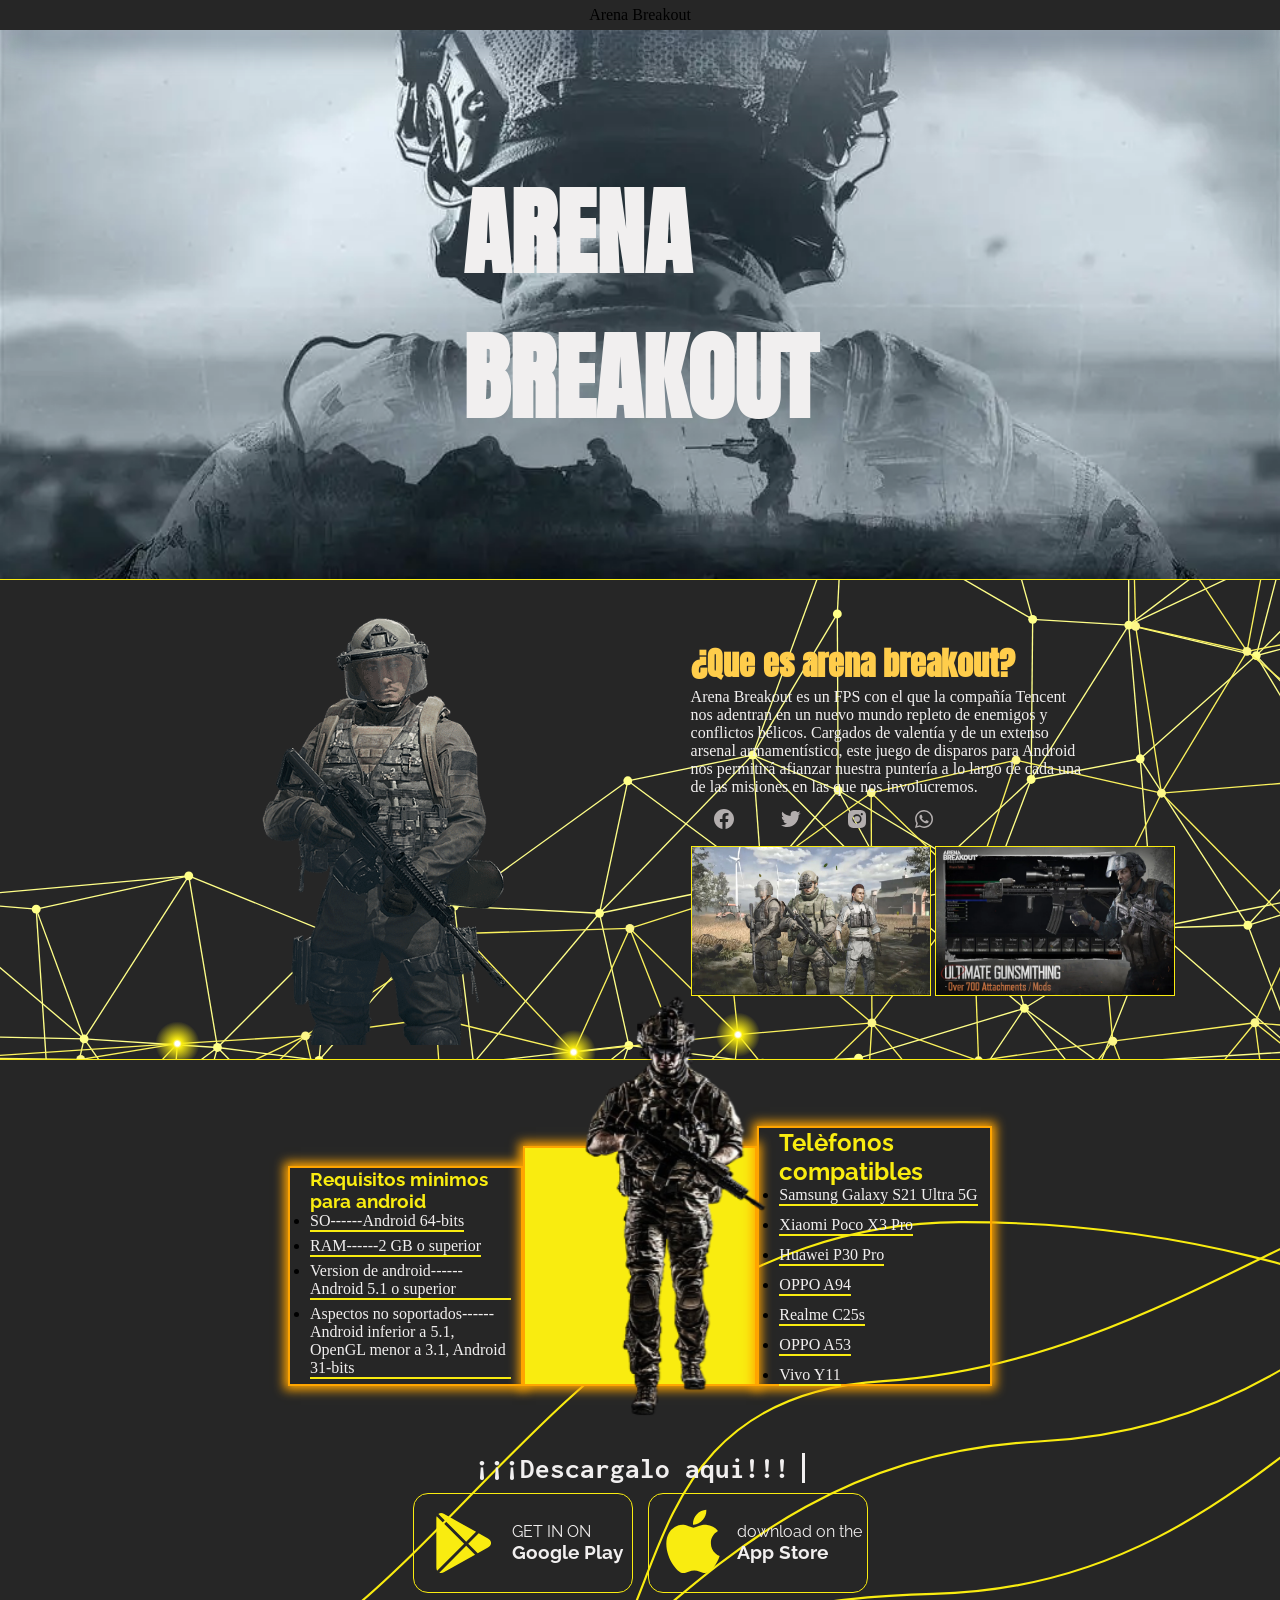
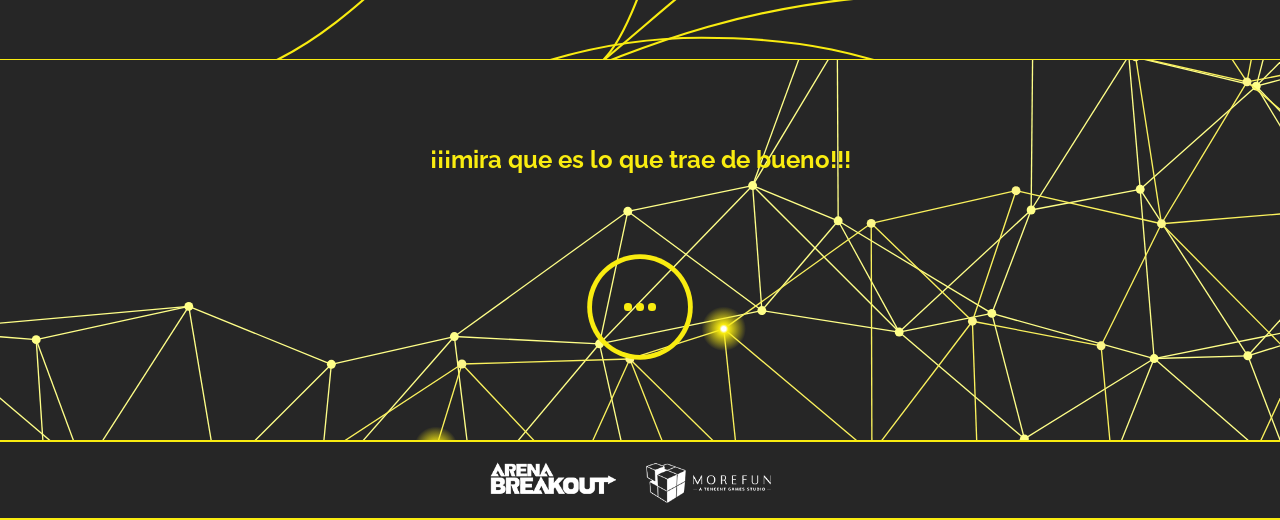
==== commit 92fa2cc1: "en este commit se hizo unos cmabios el menu se quito del nav y se le dio un espacio en la pagina ant" ====
--- a/app/index.html
+++ b/app/index.html
@@ -672,63 +672,136 @@
         </div>
     </div>
 
+    <div class="blur inactive" id="blur8">
+        <div id="caja-blur-icon-titulo">
+            <img id="close8" src="/svg/close.svg" alt="">
+            <h1 id="titulo-objetos">medicinas</h1>
+        </div>
+        <div id="caja-objetos">
+            <div class="cards">
+                <img class="objetos-img" src="/iconos-armamentos/medicinas/medicina1.webp" alt="">
+                <h2 class="subtitulo-objetos">Analgésico de acción rápida</h2>
+            </div>
+            <div class="cards">
+                <img class="objetos-img" src="/iconos-armamentos/medicinas/medicina2.webp" alt="">
+                <h2 class="subtitulo-objetos">Analgésico EX
+                </h2>
+            </div>
+            <div class="cards">
+                <img class="objetos-img" src="/iconos-armamentos/medicinas/medicina3.webp" alt="">
+                <h2 class="subtitulo-objetos">Analgésico AP
+                </h2>
+            </div>
+            <div class="cards">
+                <img class="objetos-img" src="/iconos-armamentos/medicinas/medicina4.webp" alt="">
+                <h2 class="subtitulo-objetos">Analgésico antiinflamatorio
+                </h2>
+            </div>
+            <div class="cards">
+                <img class="objetos-img" src="/iconos-armamentos/medicinas/medicina5.webp" alt="">
+                <h2 class="subtitulo-objetos">Cond. Analgésico
+                </h2>
+            </div>
+            <div class="cards">
+                <img class="objetos-img" src="/iconos-armamentos/medicinas/medicina6.webp" alt="">
+                <h2 class="subtitulo-objetos">Bebida energética</h2>
+            </div>
+            <div class="cards">
+                <img class="objetos-img" src="/iconos-armamentos/medicinas/medicina7.webp" alt="">
+                <h2 class="subtitulo-objetos">Vendaje rápido
+
+                </h2>
+            </div>
+            <div class="cards">
+                <img class="objetos-img" src="/iconos-armamentos/medicinas/medicina8.webp" alt="">
+                <h2 class="subtitulo-objetos">Vendaje de campo</h2>
+            </div>
+            <div class="cards">
+                <img class="objetos-img" src="/iconos-armamentos/medicinas/medicina9.webp" alt="">
+                <h2 class="subtitulo-objetos">Vendaje OPM</h2>
+            </div>
+            <div class="cards">
+                <img class="objetos-img" src="/iconos-armamentos/medicinas/medicina10.webp" alt="">
+                <h2 class="subtitulo-objetos">Paquete quirúrgico simple</h2>
+            </div>
+            <div class="cards">
+                <img class="objetos-img" src="/iconos-armamentos/medicinas/medicina11.webp" alt="">
+                <h2 class="subtitulo-objetos">Kit quirúrgico militar estándar</h2>
+            </div>
+            <div class="cards">
+                <img class="objetos-img" src="/iconos-armamentos/medicinas/medicina12.webp" alt="">
+                <h2 class="subtitulo-objetos">Kit quirúrgico militar TMK</h2>
+            </div>
+            <div class="cards">
+                <img class="objetos-img" src="/iconos-armamentos/medicinas/medicina13.webp" alt="">
+                <h2 class="subtitulo-objetos">Set quirúrgico STO Battlefield</h2>
+            </div>
+            <div class="cards">
+                <img class="objetos-img" src="/iconos-armamentos/medicinas/medicina14.webp" alt="">
+                <h2 class="subtitulo-objetos">Nebulizador G-96</h2>
+            </div>
+            <div class="cards">
+                <img class="objetos-img" src="/iconos-armamentos/medicinas/medicina15.webp" alt="">
+                <h2 class="subtitulo-objetos">Botiquín de primeros auxilios militar estándar
+                </h2>
+            </div>
+            <div class="cards">
+                <img class="objetos-img" src="/iconos-armamentos/medicinas/medicina16.webp" alt="">
+                <h2 class="subtitulo-objetos">Botiquín militar E3</h2>
+            </div>
+            <div class="cards">
+                <img class="objetos-img" src="/iconos-armamentos/medicinas/medicina18.webp" alt="">
+                <h2 class="subtitulo-objetos">Botiquín de primeros auxilios simple</h2>
+            </div>
+            <div class="cards">
+                <img class="objetos-img" src="/iconos-armamentos/medicinas/medicina18.webp" alt="">
+                <h2 class="subtitulo-objetos">Botiquín de Primeros Auxilios 926 Rapid</h2>
+            </div>
+            <div class="cards">
+                <img class="objetos-img" src="/iconos-armamentos/medicinas/medicina19.webp" alt="">
+                <h2 class="subtitulo-objetos">Botiquín de campo de batalla 100D
+                </h2>
+            </div>
+            <div class="cards">
+                <img class="objetos-img" src="/iconos-armamentos/medicinas/medicina20.webp" alt="">
+                <h2 class="subtitulo-objetos">Set de Primeros Auxilios STO</h2>
+            </div>
+            <div class="cards">
+                <img class="objetos-img" src="/iconos-armamentos/medicinas/medicina21.webp" alt="">
+                <h2 class="subtitulo-objetos">Botiquín de campo TMK</h2>
+            </div>
+            <div class="cards">
+                <img class="objetos-img" src="/iconos-armamentos/medicinas/medicina22.webp" alt="">
+                <h2 class="subtitulo-objetos">Potenciador de regeneración</h2>
+            </div>
+            <div class="cards">
+                <img class="objetos-img" src="/iconos-armamentos/medicinas/medicina23.webp" alt="">
+                <h2 class="subtitulo-objetos">Inyección de regeneración</h2>
+            </div>
+            <div class="cards">
+                <img class="objetos-img" src="/iconos-armamentos/medicinas/medicina24.webp" alt="">
+                <h2 class="subtitulo-objetos">Potenciador de resistencia</h2>
+            </div>
+            <div class="cards">
+                <img class="objetos-img" src="/iconos-armamentos/medicinas/medicina25.webp" alt="">
+                <h2 class="subtitulo-objetos">Inyección de resistencia</h2>
+            </div>
+            <div class="cards">
+                <img class="objetos-img" src="/iconos-armamentos/medicinas/medicina26.webp" alt="">
+                <h2 class="subtitulo-objetos">Potenciador de fuerza</h2>
+            </div>
+            <div class="cards">
+                <img class="objetos-img" src="/iconos-armamentos/medicinas/medicina27.webp" alt="">
+                <h2 class="subtitulo-objetos">Inyección de Str.</h2>
+            </div>
+        </div>
+    </div>
+
     <div id="pagina-principal" class="">
         <nav>
-            <ul id="ul-nav">
-                <li><a id="mini-titulo" href="#">Arena Breakout</a></li>
-                <li><img class="menu" src="/svg/menu.svg" alt=""></li>
-
-                <aside class="contenedor-menu inactive">
-                    <h1 id="titulo-principal-menu">Arsenal</h1>
-                    <ul id="ul-menu">
-                        <li id="boton-chaleco-b">
-                            <a href="#">
-                                <img src="/png/chaleco-B.webp" alt="">
-                                <h6>equipo blindado</h6>
-                            </a>
-                        </li>
-
-                        <li id="boton-chaleco">
-                            <a href="#">
-                                <img src="/png/chaleco.webp" alt="">
-                                <h6> equipo no blindado</h6>
-                            </a>
-                        </li>
-
-                        <li id="boton-mascara">
-                            <a href="#">
-                                <img src="/png/mascarilla.webp" alt="">
-                                <h6>mascara</h6>
-                            </a>
-                        </li>
-
-                        <li id="boton-audifonos">
-                            <a href="#">
-                                <img src="/png/auricular.webp" alt="">
-                                <h6> auriculares</h6>
-                            </a>
-                        </li>
-                        <li id="boton-armadura-corporal">
-                            <a href="#">
-                                <img src="/png/blindaje.webp" alt="">
-                                <h6>armadura corporal</h6>
-                            </a>
-                        </li>
-                        <li id="boton-cascos">
-                            <a href="#">
-                                <img src="/png/casco.webp" alt="">
-                                <h6>cascos</h6>
-                            </a>
-                        </li>
-                        <li id="boton-granadas">
-                            <a href="#">
-                                <img src="/png/granada.webp" alt="">
-                                <h6>objetos tacticos</h6>
-                            </a>
-                        </li>
-                    </ul>
-                </aside>
-            </ul>
+            <p id="mini-titulo">
+                Arena Breakout
+            </p>
         </nav>
         <header>
             <div id="contenedor-titulo">
@@ -821,6 +894,57 @@
                     </div>
                 </div>
             </div>
+
+            <section id="contenedor-de-armeria">
+
+                <h1 id="titulo-armeria">¡¡¡mira que es lo que trae de bueno!!!</h1>
+
+                <input class="menu-checkbox" id="menu" type="checkbox" id="menu" />
+                <div class="menu-armeria">
+                    <label class="menu-dots" for="menu">
+                        <span class="menu-dot"></span>
+                        <span class="menu-dot"></span>
+                        <span class="menu-dot"></span>
+                    </label>
+
+
+                    <div class="menu-items">
+                        <div class="item1">
+                            <a href="#"><i class="fa fa-facebook" id="item1"><img
+                                        src="/iconos-armamentos/plataformas blindadas/chaleco-b1.webp" alt=""></i></a>
+                        </div>
+                        <div class="item2">
+                            <a href="#"><i class="fa fa-youtube" id="item2"><img
+                                        src="/iconos-armamentos/pecho/pecho1.webp" alt=""></i></a>
+                        </div>
+                        <div class="item3">
+                            <a href="#"><i class="fa fa-twitter" id="item3"><img
+                                        src="/iconos-armamentos/mascaras/mascara1.webp" alt=""></i></a>
+                        </div>
+                        <div class="item4">
+                            <a href="#"><i class="fa fa-instagram" id="item4"><img
+                                        src="/iconos-armamentos/audifonos/audifono1.webp" alt=""></i></a>
+                        </div>
+                        <div class="item5">
+                            <a href="#"><i class="fa fa-codepen" id="item5"><img
+                                        src="/iconos-armamentos/chalecos/blindado30.webp" alt=""></i></a>
+                        </div>
+                        <div class="item6">
+                            <a href="#"><i class="fa fa-google" id="item6"><img
+                                        src="/iconos-armamentos/cascos/casco1.webp" alt=""></i></a>
+                        </div>
+                        <div class="item7">
+                            <a href="#"><i class="fa fa-linkedin" id="item7"><img
+                                        src="/iconos-armamentos/granadas/granada1.webp" alt=""></i></a>
+                        </div>
+                        <div class="item8">
+                            <a href="#"><i class="fa fa-linkedin" id="item8"><img
+                                        src="/iconos-armamentos/medicinas/medicina20.webp" alt=""></i></a>
+                        </div>
+                    </div>
+                    <label for="menu" class="menu-closer-overlay"></label>
+                </div>
+            </section>
         </main>
     </div>
     <footer>
--- a/app/style.css
+++ b/app/style.css
@@ -1,3 +1,5 @@
+/* TODO: estilos de letra que tiene la pagina  */
+
 @import url('https://fonts.googleapis.com/css2?family=Anton&display=swap');
 /* font-family: 'Anton', sans-serif; */
 
@@ -6,6 +8,8 @@
 
 @import url('https://fonts.googleapis.com/css2?family=Inconsolata:wght@200&display=swap');
 
+
+/* TODO: codigo de la pagina */
 
 * {
     margin: 0;
@@ -39,7 +43,11 @@
 }
 
 nav {
-    width: 100%;
+    display: flex;
+    justify-content: center;
+    align-items: center;
+    width: 100%;
+    height: 30px;
     box-shadow: rgba(38, 57, 77) 0px 20px 30px -10px;
     position: sticky;
     top: 0;
@@ -56,94 +64,457 @@
     }
 }
 
-/* este es el contenedor de los objetos menu  */
-
-.contenedor-menu {
-    position: absolute;
-    top: 28px;
-    right: 0;
+
+.cards {
     display: flex;
     flex-direction: column;
     justify-content: center;
     align-items: center;
-    width: 300px;
-    height: 700px;
-    border-radius: 10px 0 0 10px;
-    border: 1px solid #F9EC10;
-    background-image: url('/svg/fondo2.svg');
-    background-repeat: no-repeat;
-    background-position: center;
-    background-size: cover;
-    z-index: 1;
-}
-
-#titulo-principal-menu {
-    color: #F9EC10;
-}
-
-#ul-menu {
-    display: flex;
-    flex-direction: column;
-    justify-content: center;
-    gap: 5px;
-    height: 95%;
-    list-style: none;
+    margin: 15px;
+    box-shadow: 0px 0px 10px 4px rgb(255, 165, 0);
     text-align: center;
-    cursor: pointer;
-}
-
-#ul-menu li {
-    border: 1px solid #F9EC10;
-    width: 100%;
-    height: 85px;
-    padding: 0 5px 0 5px;
-}
-
-#ul-menu li a {
-    display: flex;
-    justify-content: flex-start;
-    align-items: center;
-    text-decoration: none;
-    gap: 15px;
-}
-
-#ul-menu li:hover {
-    box-shadow: 0px 0px 10px 4px rgb(255, 165, 0);
-}
-
-#ul-menu li a img {
-    width: 80px;
-    height: 80px;
-}
-
-#ul-menu li a h6 {
+    border-radius: 10px;
+}
+
+.subtitulo-objetos {
+    margin: 10px;
     font-size: 1rem;
     color: #F1EFEF;
-}
-
-#ul-nav {
-    display: flex;
-    list-style: none;
-    justify-content: space-between;
-    align-items: center;
-    padding-left: 10px;
-    padding-right: 10px;
-}
-
-.menu {
-    cursor: pointer;
-}
-
-#mini-titulo {
+    font-family: 'Raleway', sans-serif;
+}
+
+
+#contenedor-titulo {
+    display: flex;
+    justify-content: center;
+    align-items: center;
+    width: 100%;
+    height: 100%;
+}
+
+#titulo-header {
+    font-size: 6rem;
     font-family: 'Anton', sans-serif;
+    font-weight: bold;
+    color: #F1EFEF;
+}
+
+main {
+    width: 100%;
+    height: auto;
+}
+
+#primera-caja {
+    display: flex;
+    justify-content: space-around;
+    align-items: center;
+    width: 100%;
+    height: 480px;
+    background-image: url('/svg/fondo.svg');
+    background-position: center;
+    background-repeat: no-repeat;
+    background-size: cover;
+    border-bottom: 1px solid #F9EC10;
+}
+
+#personaje1 {
+    height: 450px;
+}
+
+#titulo-cajita1 {
+    font-family: 'Anton', sans-serif;
+    color: #FFCD4B;
+}
+
+#parrafo-cajita1 {
+    width: 400px;
+    color: #F1EFEF;
+}
+
+#redes-sociales {
+    display: flex;
+    justify-content: space-around;
+    align-items: center;
+    width: 50%;
+    height: 50px;
+}
+
+.cajita1-fotos-F {
+    width: 45%;
+    height: 150px;
+    border: 1px solid #F9EC10;
+}
+
+#segunda-caja {
+    width: 100%;
+    display: flex;
+    flex-direction: column;
+    align-items: center;
+    justify-content: space-evenly;
+    width: 100%;
+    height: 600px;
+    border-bottom: 1px solid #F9EC10;
+    background-image: url('/svg/fondo2.svg');
+    background-position: center;
+    background-repeat: no-repeat;
+    background-size: cover;
+}
+
+#contenedor-cards {
+    display: grid;
+    grid-template-columns: repeat(auto-fit,
+            minmax(50px, 1fr));
+    align-items: end;
+    justify-content: center;
+    width: 55%;
+}
+
+
+
+#card1 {
+    height: 220px;
+    background-color: transparent;
+    box-shadow: 0px 0px 10px 4px rgb(255, 165, 0);
+    padding: 0 10px 10px 20px;
+    border: 2px solid rgb(255, 165, 0);
+}
+
+#titulo-card1 {
+    font-size: 1.2rem;
+    font-family: 'Raleway', sans-serif;
+    color: #F9EC10;
+}
+
+#ul-card1 {
+    list-style: disc;
+    display: flex;
+    flex-direction: column;
+    align-items: flex-start;
+    gap: 5px;
+}
+
+#ul-card1 li {
+    border-bottom: 2px solid #F9EC10;
+}
+
+#ul-card1 li a {
     color: #F1EFEF;
     text-decoration: none;
-    font-weight: bold;
-}
-
-/* aqui comeinzan las cartas de infomacion */
-
-/* este es el apartado de los chalecos */
+    font-size: 16px;
+}
+
+#card2 {
+    height: 240px;
+    background-color: #F9EC10;
+    box-shadow: 0px 0px 10px 4px rgb(255, 165, 0);
+    border: 2px solid rgb(255, 165, 0);
+
+}
+
+#card2-img {
+    position: relative;
+    bottom: 70%;
+    height: 450px;
+    left: calc(50% 200px);
+}
+
+#card3 {
+    height: 260px;
+    padding: 0 10px 10px 20px;
+    background-color: transparent;
+    box-shadow: 0px 0px 10px 4px rgb(255, 165, 0);
+    border: 2px solid rgb(255, 165, 0);
+}
+
+#ul-card3 {
+    list-style: disc;
+    display: flex;
+    flex-direction: column;
+    align-items: flex-start;
+    gap: 10px;
+    width: 100%;
+}
+
+#ul-card3 li {
+    border-bottom: 2px solid #F9EC10;
+}
+
+#titulo-card3 {
+    font-size: 1.5rem;
+    font-family: 'Raleway', sans-serif;
+    color: #F9EC10;
+    width: 100%;
+}
+
+#ul-card3 a {
+    color: #F1EFEF;
+    text-decoration: none;
+    width: 100%;
+    font-size: 16px;
+}
+
+#caja-descargas {
+    display: flex;
+    flex-direction: column;
+    align-items: center;
+    justify-content: space-between;
+    gap: 10px;
+    height: 140px;
+    color: #F1EFEF;
+    font-family: 'Raleway', sans-serif;
+    width: 100%;
+}
+
+#titulo-descarga {
+    width: 330px;
+    height: 80px;
+    font-size: 1.8rem;
+    white-space: nowrap;
+    overflow: hidden;
+    border-right: solid 3px;
+    animation: escribiendo 6s steps(20) infinite, pleca 0.5s step-end infinite alternate;
+    font-family: 'Inconsolata', monospace;
+}
+
+@keyframes escribiendo {
+
+    0%,
+    100% {
+        width: 0;
+    }
+
+    40%,
+    60% {
+        width: 330px;
+    }
+
+    90% {
+        width: 0;
+    }
+}
+
+@keyframes pleca {
+    50% {
+        border-color: transparent;
+    }
+}
+
+#card-link {
+    display: flex;
+    justify-content: center;
+    gap: 15px;
+    width: 100%;
+}
+
+.a-descarga {
+    display: flex;
+    justify-content: space-evenly;
+    align-items: center;
+    width: 220px;
+    height: 100px;
+    border-radius: 15px;
+    border: 1.5px solid #F9EC10;
+    text-decoration: none;
+    color: #F1EFEF;
+}
+
+.a-descarga img {
+    width: 80px;
+}
+
+.a-descarga:hover {
+    box-shadow: 0px 0px 10px 4px rgb(255, 165, 0);
+}
+
+#contenedor-de-armeria {
+    width: 100%;
+    height: 380px;
+    display: flex;
+    flex-direction: column;
+    justify-content: space-evenly;
+    align-items: center;
+    background-image: url('/svg/fondo.svg');
+    background-position: center;
+    background-repeat: no-repeat;
+    background-size: cover;
+}
+
+#titulo-armeria {
+    color: #F9EC10;
+    font-family: 'Raleway', sans-serif;
+}
+
+
+.menu-checkbox {
+    display: none;
+}
+
+.menu-armeria {
+    position: relative;
+}
+
+.menu-dots {
+    width: 6rem;
+    height: 6rem;
+    border-radius: 50%;
+    box-shadow: 0 0 0 0.3rem #F9EC10;
+    display: flex;
+    flex-direction: column;
+    align-items: center;
+    justify-content: center;
+    transform: rotate(90deg);
+    transition: 0.3s;
+    cursor: pointer;
+}
+
+.menu-dots:hover {
+    transform: scale(1.2) rotate(90deg);
+}
+
+.menu-dot {
+    width: 0.45rem;
+    height: 0.45rem;
+    background-color: #F9EC10;
+    border-radius: 50%;
+}
+
+.menu-dot+.menu-dot {
+    margin-top: 0.3rem;
+}
+
+.menu-items {
+    font-size: 20px;
+    text-decoration: none;
+    list-style-type: none;
+    position: absolute;
+    top: -2.4rem;
+    left: -2.2rem;
+    width: 12rem;
+    height: 12rem;
+    pointer-events: none;
+    display: grid;
+    grid-template-columns:
+        0.8fr 0.8fr 0.8fr 0.8fr;
+    grid-template-rows:
+        0.8fr 0.8fr 0.8fr 0.8fr;
+    gap: 0px 0px;
+    grid-template-areas:
+        ". a b ."
+        "h . . c"
+        "g . . d"
+        ". f e .";
+    opacity: 0;
+    transition: 0.3s;
+}
+
+.item1 {
+    grid-area: a;
+}
+
+.item2 {
+    grid-area: b;
+}
+
+.item3 {
+    grid-area: c;
+}
+
+.item4 {
+    grid-area: d;
+}
+
+.item5 {
+    grid-area: e;
+}
+
+.item6 {
+    grid-area: f;
+}
+
+.item7 {
+    grid-area: g;
+}
+
+.item8 {
+    grid-area: h;
+}
+
+.fa {
+    color: #878787;
+    transition: 1000ms;
+}
+
+.fa:hover {
+    transform: scale(1.9);
+}
+
+#item1 img {
+    width: 30px;
+    height: 30px;
+}
+
+#item2 img {
+    width: 30px;
+    height: 30px;
+}
+
+#item3 img {
+    width: 30px;
+    height: 30px;
+}
+
+#item4 img {
+    width: 30px;
+    height: 30px;
+}
+
+#item5 img {
+    width: 30px;
+    height: 30px;
+}
+
+#item6 img {
+    width: 30px;
+    height: 30px;
+}
+
+#item7 img {
+    width: 30px;
+    height: 30px;
+}
+
+#item8 img {
+    width: 30px;
+    height: 30px;
+}
+
+
+.menu-checkbox:checked+.menu-armeria>.menu-dots {
+    transform: none;
+    box-shadow: 0 0 0 4rem #F9EC10;
+}
+
+.menu-checkbox:checked+.menu-armeria>.menu-items {
+    opacity: 1;
+    pointer-events: auto;
+}
+
+.menu-closer-overlay {
+    position: absolute;
+    left: 0;
+    top: 0;
+    width: 100%;
+    height: 100%;
+    background-color: transparent;
+    border-radius: 50%;
+    z-index: 2;
+    pointer-events: none;
+}
+
+.menu-checkbox:checked+.menu-armeria>.menu-closer-overlay {
+    pointer-events: auto;
+    cursor: pointer;
+}
 
 .blur {
     position: absolute;
@@ -151,7 +522,6 @@
     height: auto;
     display: flex;
     flex-direction: column;
-    /* justify-content: space-evenly; */
     align-items: center;
     background-image: url('/svg/fondo2.svg');
     background-repeat: no-repeat;
@@ -172,10 +542,6 @@
     background: #fafafa10;
     backdrop-filter: blur(0.4rem);
     -webkit-backdrop-filter: blur(0.4rem);
-    /* background-image: url('/svg/fondo2.svg');
-    background-repeat: no-repeat;
-    background-position: center;
-    background-size: cover; */
     z-index: 1;
 }
 
@@ -194,15 +560,15 @@
     border: 2px solid black;
 }
 
-.close-cards1{
+.close-cards1 {
     width: 0;
 }
 
-.cards-de-caja h1{
+.cards-de-caja h1 {
     color: #F9EC10;
 }
 
-.cards-de-caja p{
+.cards-de-caja p {
     color: #F1EFEF;
 }
 
@@ -229,7 +595,6 @@
 
 #caja-objetos {
     display: grid;
-    /* grid-template-columns: auto  auto auto auto auto auto; */
     grid-template-columns: repeat(auto-fit,
             minmax(200px, 1fr));
     gap: 15px;
@@ -241,271 +606,6 @@
     box-shadow: 0px 0px 10px 4px rgb(255, 165, 0);
     margin: 18px;
     border-radius: 10px;
-}
-
-.cards {
-    display: flex;
-    flex-direction: column;
-    justify-content: center;
-    align-items: center;
-    /* width: 145px;
-height: 180px; */
-    margin: 15px;
-    box-shadow: 0px 0px 10px 4px rgb(255, 165, 0);
-    text-align: center;
-    border-radius: 10px;
-}
-
-.subtitulo-objetos {
-    margin: 10px;
-    font-size: 1rem;
-    color: #F1EFEF;
-    font-family: 'Raleway', sans-serif;
-}
-
-/* aqui comienza el contenedor del titulo arena breakout */
-
-#contenedor-titulo {
-    display: flex;
-    justify-content: center;
-    align-items: center;
-    width: 100%;
-    height: 100%;
-}
-
-#titulo-header {
-    font-size: 6rem;
-    font-family: 'Anton', sans-serif;
-    font-weight: bold;
-    color: #F1EFEF;
-}
-
-main {
-    width: 100%;
-    height: auto;
-}
-
-#primera-caja {
-    display: flex;
-    justify-content: space-around;
-    align-items: center;
-    width: 100%;
-    height: 480px;
-    background-image: url('/svg/fondo.svg');
-    background-position: center;
-    background-repeat: no-repeat;
-    background-size: cover;
-    border-bottom: 1px solid #F9EC10;
-}
-
-#personaje1 {
-    height: 450px;
-}
-
-#titulo-cajita1 {
-    font-family: 'Anton', sans-serif;
-    color: #FFCD4B;
-}
-
-#parrafo-cajita1 {
-    width: 400px;
-    color: #F1EFEF;
-}
-
-#redes-sociales {
-    display: flex;
-    justify-content: space-around;
-    align-items: center;
-    width: 50%;
-    height: 50px;
-}
-
-.cajita1-fotos-F {
-    /* width: 300px; */
-    width: 45%;
-    height: 150px;
-    border: 1px solid #F9EC10;
-}
-
-#segunda-caja {
-    width: 100%;
-    display: flex;
-    flex-direction: column;
-    align-items: center;
-    justify-content: space-evenly;
-    width: 100%;
-    height: 600px;
-    background-image: url('/svg/fondo2.svg');
-    background-position: center;
-    background-repeat: no-repeat;
-    background-size: cover;
-}
-
-#contenedor-cards {
-    /* display: flex;
-    justify-content: center;
-    align-items: flex-end; */
-    display: grid;
-    grid-template-columns: repeat(auto-fit,
-            minmax(50px, 1fr));
-    align-items: end;
-    justify-content: center;
-    width: 55%;
-}
-
-
-
-#card1 {
-    height: 220px;
-    background-color: transparent;
-    box-shadow: 0px 0px 10px 4px rgb(255, 165, 0);
-    padding: 0 10px 10px 20px;
-    border: 2px solid rgb(255, 165, 0);
-}
-
-#titulo-card1 {
-    font-size: 1.2rem;
-    font-family: 'Raleway', sans-serif;
-    color: #F9EC10;
-}
-
-#ul-card1 {
-    list-style:disc;
-    display: flex;
-    flex-direction: column;
-    align-items: flex-start;
-    gap: 5px;
-}
-
-#ul-card1 li{
-    border-bottom: 2px solid #F9EC10;
-}
-
-#ul-card1 li a {
-    color: #F1EFEF;
-    text-decoration: none;
-    font-size: 16px;
-}
-
-#card2 {
-    height: 240px;
-    background-color: #F9EC10;
-    box-shadow: 0px 0px 10px 4px rgb(255, 165, 0);
-    border: 2px solid rgb(255, 165, 0);
-
-}
-
-#card2-img {
-    position: relative;
-    bottom: 70%;
-    height: 450px;
-    left: calc(50% 200px);
-}
-
-#card3 {
-    height: 260px;
-    padding: 0 10px 10px 20px ;
-    background-color: transparent;
-    box-shadow: 0px 0px 10px 4px rgb(255, 165, 0);
-    border: 2px solid rgb(255, 165, 0);
-}
-
-#ul-card3 {
-    list-style:disc;
-    display: flex;
-    flex-direction: column;
-    align-items: flex-start;
-    gap: 10px;
-    width: 100%;
-}
-
-#ul-card3 li{
-    border-bottom: 2px solid #F9EC10;
-}
-
-#titulo-card3 {
-    font-size: 1.5rem;
-    font-family: 'Raleway', sans-serif;
-    color: #F9EC10;
-    width: 100%;
-}
-
-#ul-card3 a {
-    color: #F1EFEF;
-    text-decoration: none;
-    width: 100%;
-    font-size: 16px;
-}
-
-#caja-descargas {
-    display: flex;
-    flex-direction: column;
-    align-items: center;
-    justify-content: space-between;
-    gap: 10px;
-    height: 140px;
-    color: #F1EFEF;
-    font-family: 'Raleway', sans-serif;
-    width: 100%;
-}
-
-#titulo-descarga {
-    width: 330px;
-    height: 80px;
-    font-size: 1.8rem;
-    white-space: nowrap;
-    overflow: hidden;
-    border-right: solid 3px;
-    animation: escribiendo 6s steps(20) infinite, pleca 0.5s step-end infinite alternate;
-    font-family: 'Inconsolata', monospace;
-}
-
-@keyframes escribiendo{
-    0%,
-    100%{
-        width: 0;
-    }
-    40%,
-    60%{
-        width: 330px;
-    }
-    90%{
-        width: 0;
-    }
-}
-
-@keyframes pleca{
-    50%{
-        border-color: transparent;
-    }
-}
-
-#card-link {
-    display: flex;
-    justify-content: center;
-    gap: 15px;
-    width: 100%;
-    /* width: 500px; */
-}
-
-.a-descarga {
-    display: flex;
-    justify-content: space-evenly;
-    align-items: center;
-    width: 220px;
-    height: 100px;
-    border-radius: 15px;
-    border: 1.5px solid #F9EC10;
-    text-decoration: none;
-    color: #F1EFEF;
-}
-
-.a-descarga img {
-    width: 80px;
-}
-
-.a-descarga:hover {
-    box-shadow: 0px 0px 10px 4px rgb(255, 165, 0);
 }
 
 
@@ -544,7 +644,7 @@
         -webkit-backdrop-filter: blur(0.4rem);
         z-index: 1;
     }
-    
+
     .cards-de-caja {
         display: flex;
         flex-direction: column;
@@ -560,65 +660,27 @@
         border: 2px solid black;
     }
 
-    #close-card1{
-        position:sticky;
+    #close-card1 {
+        position: sticky;
         top: 5px;
         left: 5px;
         width: 40px;
         cursor: pointer;
     }
 
-    .cards-de-caja h1{
+    .cards-de-caja h1 {
         color: #F9EC10;
         font-size: 2rem;
     }
 
-    .cards-de-caja p{
+    .cards-de-caja p {
         color: #F1EFEF;
         font-size: 1.5rem;
     }
 
-    /* .caja-de-cards {
-        width: 100%;
-        height: 620px;
-        display: flex;
-        justify-content: center;
-        align-items: center;
-        background: #fafafa10;
-        backdrop-filter: blur(0.4rem);
-        -webkit-backdrop-filter: blur(0.4rem);
-        z-index: 1;
-    }
-
-    .cards-de-caja {
-    display: flex;
-    flex-direction: column;
-    align-items: center;
-    justify-content: space-evenly;
-    gap: 0;
-    width: 100%;
-    height: 100%;
-    text-align: center;
-    border: 2px solid black;
-} */
-
-/* .cards-de-caja img{
-    width: 200px;
-} */
-
-    /* movil de 320px para abajo */
     header {
         height: 350px;
     }
-
-    /* #blur4-M{
-        height: max-content;
-    }
-
-    #caja-objetos-4{
-        margin: 0;
-    } */
-
 
     #titulo-header {
         font-size: 4rem;
@@ -736,6 +798,40 @@
         justify-content: space-evenly;
     }
 
+    #titulo-descarga {
+        width: 250px;
+        height: 30px;
+        font-size: 1.5rem;
+        white-space: nowrap;
+        overflow: hidden;
+        border-right: solid 3px;
+        animation: escribiendo 6s steps(20) infinite, pleca 0.5s step-end infinite alternate;
+        font-family: 'Inconsolata', monospace;
+    }
+
+    @keyframes escribiendo {
+
+        0%,
+        100% {
+            width: 0;
+        }
+
+        40%,
+        60% {
+            width: 250px;
+        }
+
+        90% {
+            width: 0;
+        }
+    }
+
+    @keyframes pleca {
+        50% {
+            border-color: transparent;
+        }
+    }
+
     .a-descarga {
         width: 45%;
         height: 50px;
@@ -753,63 +849,19 @@
         font-size: 10px;
     }
 
+    #contenedor-de-armeria {
+        display: flex;
+        flex-direction: column;
+        justify-content: space-evenly;
+        align-items: center;
+    }
+
+    #titulo-armeria {
+        text-align: center;
+    }
+
     footer img {
         width: 150px;
     }
 
-}
-
-/* @media (max-width: 320px) {
-    #personaje1 {
-        height: 220px;
-    }
-
-    #cajita1 {
-        display: flex;
-        flex-direction: column;
-        align-items: center;
-    }
-
-    #cajita1-fotos {
-        width: 100%;
-    }
-
-    .cajita1-fotos-F {
-        width: 45%;
-        height: 80px;
-    }
-
-    #titulo-cajita1 {
-        font-size: 22px;
-        width: 140px;
-        font-family: 'Raleway', sans-serif;
-    }
-
-    #parrafo-cajita1 {
-        font-size: 10px;
-        width: 140px;
-    }
-
-    #titulo-card1{
-        font-size: 1rem;
-    }
-
-    #titulo-card3{
-        font-size: 1rem;
-    }
-
-    #card2{
-        width: 200px;
-    }
-
-.aaa{
-    font-size: 10px;
-    color: #F9EC10;
-}
-} */
-
-/* 1235 */
-
-
-/* 1135 */
-/* 1850px */+}
